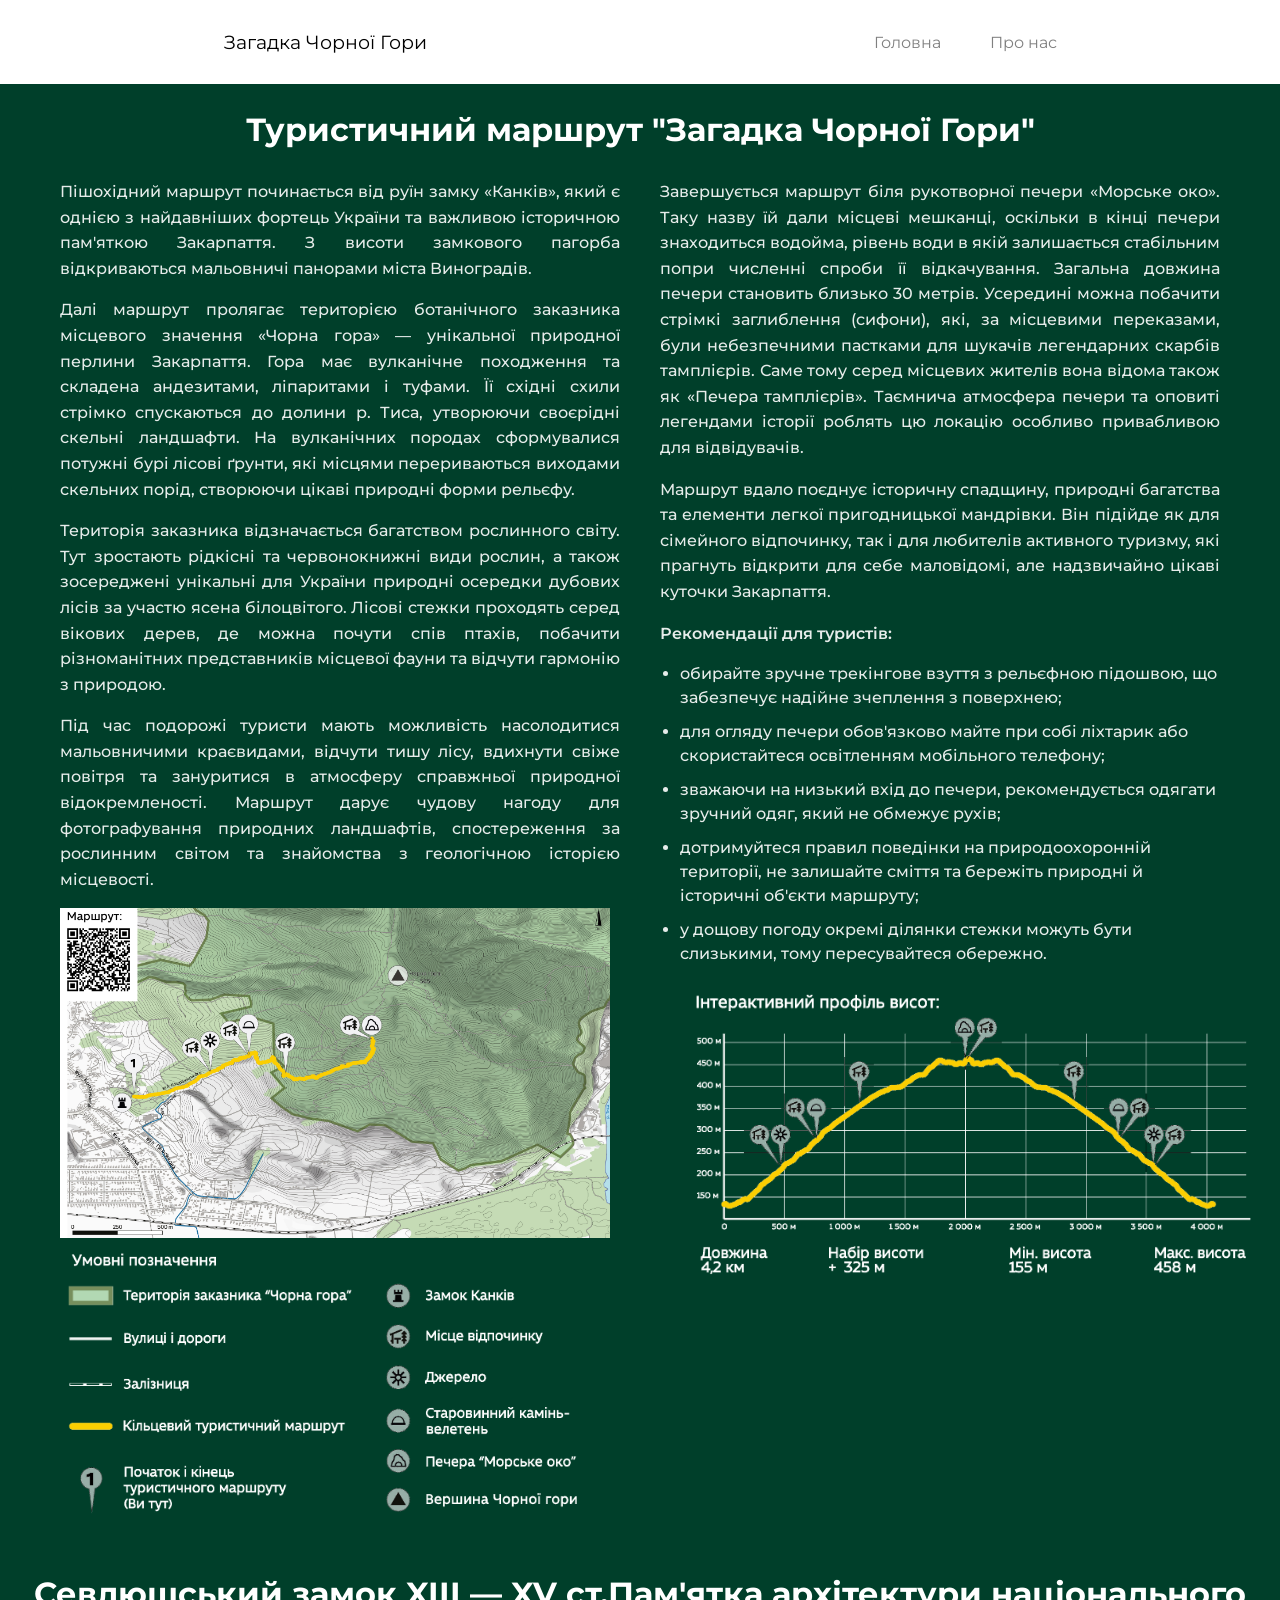
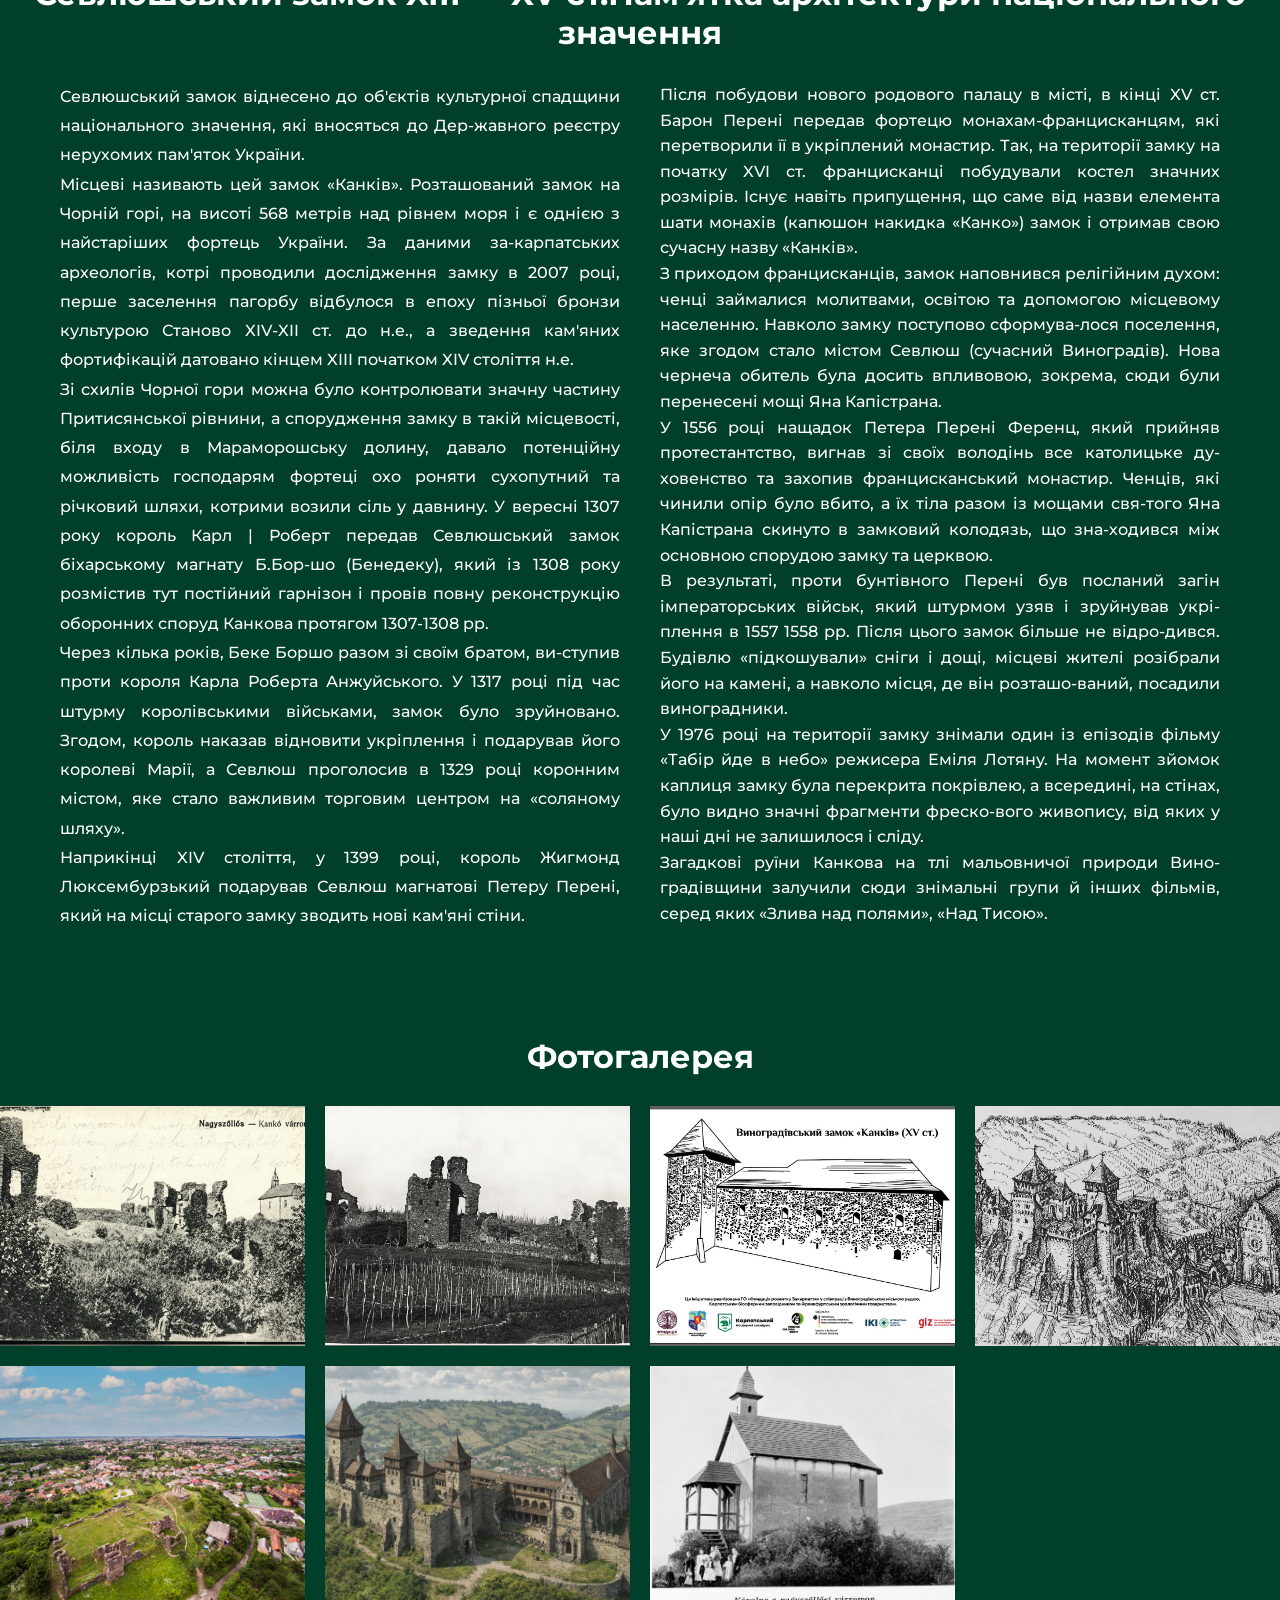
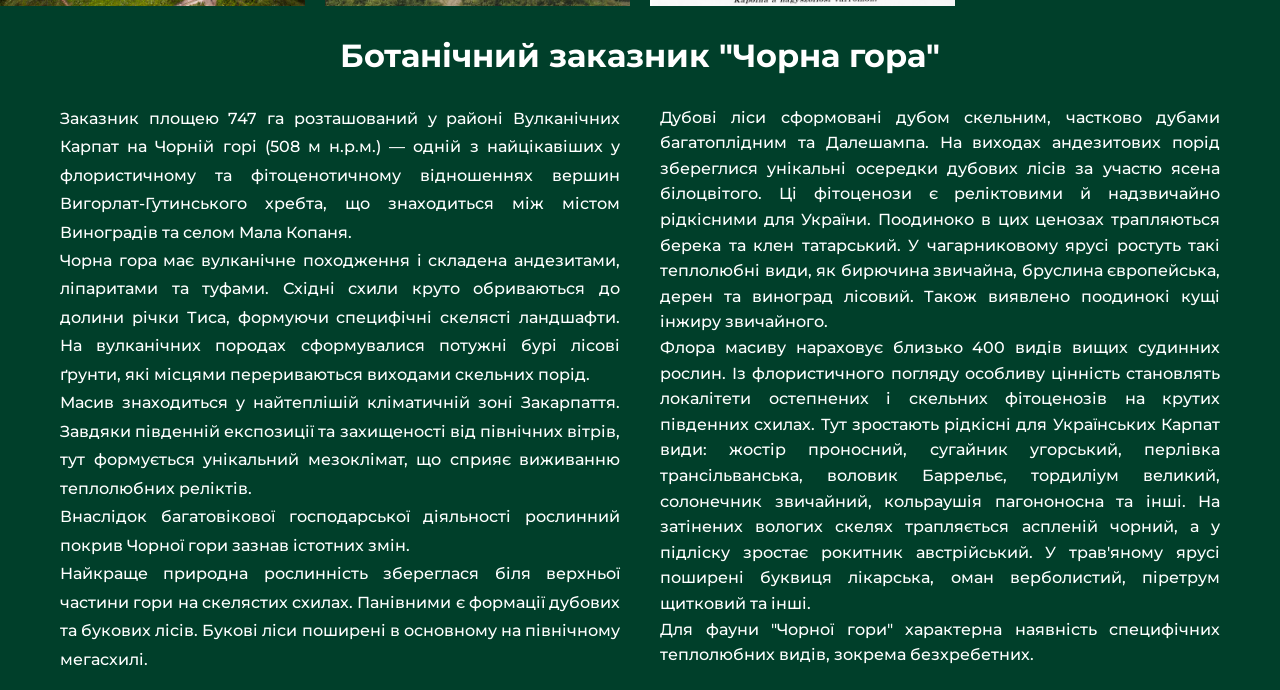
==== website/index.html @ 86bda5c8 "prepearing for new galery" ====
<!DOCTYPE html>
<html lang="en">
<head>
    <meta charset="UTF-8">
    <meta name="viewport" content="width=device-width, initial-scale=1.0">
    <title>Загадка Чорної Гори</title>
    <link rel="stylesheet" href="style.css">
    <link rel="shortcut icon" href="images/Маршрут.jpg" type="image/x-icon">
    <link rel="preconnect" href="https://fonts.googleapis.com">
<link rel="preconnect" href="https://fonts.gstatic.com" crossorigin>
<link href="https://fonts.googleapis.com/css2?family=Montserrat:ital,wght@0,100..900;1,100..900&display=swap" rel="stylesheet">
</head>
<body>
   <header class="header"> 
     <div class="header_container">
        <nav class="header_nav">
            <p class="header_logo">Загадка Чорної Гори</p>
            <ul class="header_list">
                <li class="header_list-item">
                    <a class="header_list-link" href="#start">Головна</a>
                </li>
                <li class="header_list-item">
                    <a class="header_list-link" href="#end">Про нас</a>
                </li>
            </ul>
        </nav>
     </div>
   </header>
   <main>
<h1 class="main-title" id="start">Туристичний маршрут "Загадка Чорної Гори"</h1>
<div class="content-container">

    <div class="text-column">
        <p>Пішохідний маршрут починається від руїн замку «Канків», який є однією з найдавніших фортець України та важливою історичною пам'яткою Закарпаття. З висоти замкового пагорба відкриваються мальовничі панорами міста Виноградів.</p>
        <p>Далі маршрут пролягає територією ботанічного заказника місцевого значення «Чорна гора» — унікальної природної перлини Закарпаття. Гора має вулканічне походження та складена андезитами, ліпаритами і туфами. Її східні схили стрімко спускаються до долини р. Тиса, утворюючи своєрідні скельні ландшафти. На вулканічних породах сформувалися потужні бурі лісові ґрунти, які місцями перериваються виходами скельних порід, створюючи цікаві природні форми рельєфу.</p>
        <p>Територія заказника відзначається багатством рослинного світу. Тут зростають рідкісні та червонокнижні види рослин, а також зосереджені унікальні для України природні осередки дубових лісів за участю ясена білоцвітого. Лісові стежки проходять серед вікових дерев, де можна почути спів птахів, побачити різноманітних представників місцевої фауни та відчути гармонію з природою.</p>
        <p>Під час подорожі туристи мають можливість насолодитися мальовничими краєвидами, відчути тишу лісу, вдихнути свіже повітря та зануритися в атмосферу справжньої природної відокремленості. Маршрут дарує чудову нагоду для фотографування природних ландшафтів, спостереження за рослинним світом та знайомства з геологічною історією місцевості.</p>
        <img class="map-img" src="images/Маршрут.jpg" alt="">
        <img class="marking-img" src="images/Умовні_позначення.png" alt="">
    </div>

    <div class="text-column">
        <p>Завершується маршрут біля рукотворної печери «Морське око». Таку назву їй дали місцеві мешканці, оскільки в кінці печери знаходиться водойма, рівень води в якій залишається стабільним попри численні спроби її відкачування. Загальна довжина печери становить близько 30 метрів. Усередині можна побачити стрімкі заглиблення (сифони), які, за місцевими переказами, були небезпечними пастками для шукачів легендарних скарбів тамплієрів. Саме тому серед місцевих жителів вона відома також як «Печера тамплієрів». Таємнича атмосфера печери та оповиті легендами історії роблять цю локацію особливо привабливою для відвідувачів.</p>
        <p>Маршрут вдало поєднує історичну спадщину, природні багатства та елементи легкої пригодницької мандрівки. Він підійде як для сімейного відпочинку, так і для любителів активного туризму, які прагнуть відкрити для себе маловідомі, але надзвичайно цікаві куточки Закарпаття.</p>
        <p class="rec-list-tittle">Рекомендації для туристів:</p>
        <ul class="rec-list">
            <li>обирайте зручне трекінгове взуття з рельєфною підошвою, що забезпечує надійне зчеплення з поверхнею;</li>
            <li>для огляду печери обов'язково майте при собі ліхтарик або скористайтеся освітленням мобільного телефону;</li>
            <li>зважаючи на низький вхід до печери, рекомендується одягати зручний одяг, який не обмежує рухів;</li>
            <li>дотримуйтеся правил поведінки на природоохоронній території, не залишайте сміття та бережіть природні й історичні об'єкти маршруту;</li>
            <li>у дощову погоду окремі ділянки стежки можуть бути слизькими, тому пересувайтеся обережно.</li>
            <img class="prof-img"  src="images/Профіль_висот.png" alt="">
        </ul>
    </div>
</div>
   <h2 class="section-tittle">Севлюшський замок XIII — XV ст.Пам'ятка архітектури національного значення</h2>
     <section class="content-section">

        <div class="text-section1">
            <p>Севлюшський замок віднесено до об'єктів культурної спадщини національного значення, які вносяться до Дер-жавного реєстру нерухомих пам'яток України.</p>
            <p>Місцеві називають цей замок «Канків». Розташований замок на Чорній горі, на висоті 568 метрів над рівнем моря і є однією з найстаріших фортець України. За даними за-карпатських археологів, котрі проводили дослідження замку в 2007 році, перше заселення пагорбу відбулося в епоху пізньої бронзи культурою Станово XIV-XII ст. до н.е., а зведення кам'яних фортифікацій датовано кінцем XIII початком XIV століття н.е.</p>
            <p>Зі схилів Чорної гори можна було контролювати значну частину Притисянської рівнини, а спорудження замку в такій місцевості, біля входу в Мараморошську долину, давало потенційну можливість господарям фортеці охо роняти сухопутний та річковий шляхи, котрими возили сіль у давнину. У вересні 1307 року король Карл | Роберт передав Севлюшський замок біхарському магнату Б.Бор-шо (Бенедеку), який із 1308 року розмістив тут постійний гарнізон і провів повну реконструкцію оборонних споруд Канкова протягом 1307-1308 pp.</p>
            <p>Через кілька років, Беке Боршо разом зі своїм братом, ви-ступив проти короля Карла Роберта Анжуйського. У 1317 році під час штурму королівськими військами, замок було зруйновано. Згодом, король наказав відновити укріплення і подарував його королеві Марії, а Севлюш проголосив в 1329 році коронним містом, яке стало важливим торговим центром на «соляному шляху».</p>
            <p>Наприкінці XIV століття, у 1399 році, король Жигмонд Люксембурзький подарував Севлюш магнатові Петеру Перені, який на місці старого замку зводить нові кам'яні стіни.</p>
        </div>

        <div class="text-section">
            <p>Після побудови нового родового палацу в місті, в кінці XV ст. Барон Перені передав фортецю монахам-францисканцям, які перетворили її в укріплений монастир. Так, на території замку на початку XVI ст. францисканці побудували костел значних розмірів. Існує навіть припущення, що саме від назви елемента шати монахів (капюшон накидка «Канко») замок і отримав свою сучасну назву «Канків».</p>
            <p>З приходом францисканців, замок наповнився релігійним духом: ченці займалися молитвами, освітою та допомогою місцевому населенню. Навколо замку поступово сформува-лося поселення, яке згодом стало містом Севлюш (сучасний Виноградів). Нова чернеча обитель була досить впливовою, зокрема, сюди були перенесені мощі Яна Капістрана.</p>
            <p>У 1556 році нащадок Петера Перені Ференц, який прийняв протестантство, вигнав зі своїх володінь все католицьке ду-ховенство та захопив францисканський монастир. Ченців, які чинили опір було вбито, а їх тіла разом із мощами свя-того Яна Капістрана скинуто в замковий колодязь, що зна-ходився між основною спорудою замку та церквою.</p>
            <p>В результаті, проти бунтівного Перені був посланий загін імператорських військ, який штурмом узяв і зруйнував укрі-плення в 1557 1558 рр. Після цього замок більше не відро-дився. Будівлю «підкошували» сніги і дощі, місцеві жителі розібрали його на камені, а навколо місця, де він розташо-ваний, посадили виноградники.</p>
            <p>У 1976 році на території замку знімали один із епізодів фільму «Табір йде в небо» режисера Еміля Лотяну. На момент зйомок каплиця замку була перекрита покрівлею, а всередині, на стінах, було видно значні фрагменти фреско-вого живопису, від яких у наші дні не залишилося і сліду.</p>
            <p>Загадкові руїни Канкова на тлі мальовничої природи Вино-градівщини залучили сюди знімальні групи й інших фільмів, серед яких «Злива над полями», «Над Тисою».</p>
        </div>
     </section>
     <section class="gallery-section">
    <h2 class="section-tittle">Фотогалерея</h2>

    <div class="gallery" id="end">
        <img src="images/замок/архівне фото замку.png" alt="Архівне фото замку">
        <img src="images/замок/архівне фото замку2.png" alt="Архівне фото замку">
        <img src="images/замок/Візуалізація.jpg" alt="Візуалізація замку">
        <img src="images/замок/ескіз уявного вигляду замку.png" alt="Ескіз уявного вигляду замку">
        <img src="images/замок/замок з висоти.jpg" alt="Замок з висоти">
        <img src="images/замок/зпроектований уявний вигляд замку.jpg" alt="Зпроектований уявний вигляд замку">
        <img src="images/замок/Капличка.png" alt="Капличка">
    </div>
</section>
<div class="lightbox" id="lightbox">

    <button class="lightbox-close">&times;</button>

    <button class="lightbox-prev">&#10094;</button>

    <img
        class="lightbox-image"
        id="lightboxImage"
        src=""
        alt=""
    >

    <button class="lightbox-next">&#10095;</button>

    <div class="lightbox-counter" id="lightbox-counter"></div>

</div>
<h3 class="section-tittle">Ботанічний заказник "Чорна гора"</h3>
  <section class="content-section2">

    <div class="text-section-3">
        <p>Заказник площею 747 га розташований у районі Вулканічних Карпат на Чорній горі (508 м н.р.м.) — одній з найцікавіших у флористичному та фітоценотичному відношеннях вершин Вигорлат-Гутинського хребта, що знаходиться між містом Виноградів та селом Мала Копаня.</p>
        <p>Чорна гора має вулканічне походження і складена андезитами, ліпаритами та туфами. Східні схили круто обриваються до долини річки Тиса, формуючи специфічні скелясті ландшафти. На вулканічних породах сформувалися потужні бурі лісові ґрунти, які місцями перериваються виходами скельних порід.</p>
        <p>Масив знаходиться у найтеплішій кліматичній зоні Закарпаття. Завдяки південній експозиції та захищеності від північних вітрів, тут формується унікальний мезоклімат, що сприяє виживанню теплолюбних реліктів.</p>
        <p>Внаслідок багатовікової господарської діяльності рослинний покрив Чорної гори зазнав істотних змін.</p>
        <p>Найкраще природна рослинність збереглася біля верхньої частини гори на скелястих схилах. Панівними є формації дубових та букових лісів. Букові ліси поширені в основному на північному мегасхилі.</p>
    </div>

    <div class="text-section-4">
        <p>Дубові ліси сформовані дубом скельним, частково дубами багатоплідним та Далешампа. На виходах андезитових порід збереглися унікальні осередки дубових лісів за участю ясена білоцвітого. Ці фітоценози є реліктовими й надзвичайно рідкісними для України. Поодиноко в цих ценозах трапляються берека та клен татарський. У чагарниковому ярусі ростуть такі теплолюбні види, як бирючина звичайна, бруслина європейська, дерен та виноград лісовий. Також виявлено поодинокі кущі інжиру звичайного.</p>
        <p>Флора масиву нараховує близько 400 видів вищих судинних рослин. Із флористичного погляду особливу цінність становлять локалітети остепнених і скельних фітоценозів на крутих південних схилах. Тут зростають рідкісні для Українських Карпат види: жостір проносний, сугайник угорський, перлівка трансільванська, воловик Баррельє, тордиліум великий, солонечник звичайний, кольраушія пагононосна та інші. На затінених вологих скелях трапляється аспленій чорний, а у підліску зростає рокитник австрійський. У трав'яному ярусі поширені буквиця лікарська, оман верболистий, піретрум щитковий та інші.</p>
        <p>Для фауни "Чорної гори" характерна наявність специфічних теплолюбних видів, зокрема безхребетних.</p>
    </div>

  </section>
   </main>
   <script src="script.js"></script>
</body>
</html>
---- website/style.css ----
*{
    margin: 0;
    padding: 0;
}

html{
    scroll-behavior: smooth;
    scroll-padding: 100px;
}

body{
     font-family: 'Montserrat';
    background-color: #003F2A;

}

.header{
    position: fixed;
    padding-block: 30px;
    background-color: white;
    width: 100%;
    z-index: 999;
    top: 0;
}

main{
    margin-top: 80px;
}

.header_container{
    max-width: auto;
    margin-inline: auto;
}

.header_nav{
    display:flex;
    justify-content:space-around;
    align-items: center;
}

.header_list{
    display: flex;
    gap: 49px;
}

ul{
    list-style: none;
}

.header_list-link{
    font-family: 'Montserrat';
    font-weight: 400;
    color:grey;
    transition: color 0.2s;
}

.header_list-link:hover{
    color:black;
}

.header_logo{
    font-size: larger;
}

a{
    text-decoration: none;
}


.main-title {
    text-align: center;
    color: #ffffff;
    margin-bottom: 30px;
    padding-top: 30px;
    font-size: 32px;
}

.content-container {
    display: flex;
    justify-content: space-between;
    align-items: flex-start;
    gap: 40px; 
    max-width: 1200px;
    margin: 0 auto;
    padding: 0 20px;
    box-sizing: border-box;
}

.text-column {
    flex: 1; 
    min-width: 0; 
    color: rgba(255, 255, 255, 0.9);
    font-weight: 500;
}

.rec-list-tittle{
    font-weight: 600;
}

.rec-list{
    list-style-type: disc; 
    padding-left: 20px;     
    margin: 0;
}

.rec-list li{
    margin-bottom: 10px;
    line-height: 1.5;
    text-align: left;
}      

.text-column p {
    margin-bottom: 16px;
    line-height: 1.6;
    text-align: justify;
}

.map-img{
    width: 550px;   
    height: auto;
    display: flex;
}

.prof-img{
    width: 600px;
    height: auto;
    display: flex;
}

.marking-img{
    width: 550px;   
    height: auto;
    display: flex;
}

/* замок */

.section-tittle{
    text-align: center;
    color: #ffffff;
    margin-bottom: 30px;
    padding-top: 30px;
    font-size: 32px;
}

.content-section{
    display: flex;
    justify-content: space-between;
    align-items: flex-start;
    gap: 40px; 
    max-width: 1200px;
    margin: 0 auto;
    padding: 0 20px;
    box-sizing: border-box;
}

.text-section1{
    flex: 1; 
    min-width: 0; 
    color: white;
    font-weight: 500;
    margin-bottom: 16px;
    line-height: 1.83;
    text-align: justify;
}

.text-section{
    flex: 1; 
    min-width: 0; 
    color: white;
    font-weight: 500;
    margin-bottom: 16px;
    line-height: 1.6;
    text-align: justify;
}

/* фотогалерея замок */

.gallery-section {
    margin-top: 60px;
}

.gallery {
    display: grid;
    grid-template-columns: repeat(4, 1fr);
    gap: 20px;
}

.gallery img {
    width: 100%;
    height: 240px;
    object-fit: cover;
    cursor: pointer;
    transition: transform 0.2s ease;
}

.gallery img:hover {
    transform: scale(1.02);
}

.lightbox {
    position: fixed;
    inset: 0;
    z-index: 1000;

    display: none;
    align-items: center;
    justify-content: center;

    background: rgba(0, 0, 0, 0.9);
}

.lightbox.active {
    display: flex;
}

.lightbox-image {
    max-width: 85vw;
    max-height: 85vh;
    object-fit: contain;
}

.lightbox-close,
.lightbox-prev,
.lightbox-next {
    position: absolute;

    border: none;
    background: none;
    color: white;

    cursor: pointer;

    font-size: 40px;
}

.lightbox-close {
    top: 20px;
    right: 30px;
}

.lightbox-prev {
    left: 30px;
}

.lightbox-next {
    right: 30px;
}

.lightbox-counter {
    position: absolute;
    bottom: 20px;

    color: white;
    font-size: 16px;
}

/* заказник */

.content-section2{
    display: flex;
    justify-content: space-between;
    align-items: flex-start;
    gap: 40px; 
    max-width: 1200px;
    margin: 0 auto;
    padding: 0 20px;
    box-sizing: border-box;
}

.text-section-3{
    flex: 1; 
    min-width: 0; 
    color: white;
    font-weight: 500;
    margin-bottom: 16px;
    line-height: 1.78;
    text-align: justify;
}

.text-section-4{
    flex: 1; 
    min-width: 0; 
    color: white;
    font-weight: 500;
    margin-bottom: 16px;
    line-height: 1.6;
    text-align: justify;
}

/* фотогалерея заказник */



/* Телефон */

@media (max-width: 700px) {

    .gallery {
        grid-template-columns: repeat(2, 1fr);
        gap: 10px;
    }

    .gallery img {
        height: 160px;
    }

    .lightbox-image {
        max-width: 92vw;
        max-height: 80vh;
    }

    .lightbox-prev {
        left: 10px;
    }

    .lightbox-next {
        right: 10px;
    }

    .lightbox-close {
        top: 10px;
        right: 15px;
    }
}

/* адаптація під телефон */

@media (max-width: 700px) {

    /* Загальна ширина */
    * {
        box-sizing: border-box;
    }

    body {
        width: 100%;
        overflow-x: hidden;
    }

    .header {
        padding: 20px 15px;
    }

    .header_container {
        width: 100%;
        max-width: none;
    }

    .header_nav {
        flex-direction: column;
        gap: 20px;
    }

    .header_logo {
        font-size: 20px;
        text-align: center;
    }

    .header_list {
        gap: 25px;
        justify-content: center;
        padding: 0;
    }

    .main-title,
    .section-tittle {
        font-size: 25px;
        line-height: 1.3;
        padding: 25px 15px 0;
        margin-bottom: 20px;
    }

    .content-container,
    .content-section {
        display: flex;
        flex-direction: column;

        width: 100%;
        max-width: 100%;

        gap: 25px;

        padding-left: 15px;
        padding-right: 15px;

        margin: 0;
    }

    .text-column,
    .text-section,
    .text-section1 {
        width: 100%;
        max-width: 100%;
        min-width: 0;

        flex: none;

        line-height: 1.6;
        text-align: left;
    }

    .text-column p,
    .text-section p,
    .text-section1 p {
        text-align: left;
    }

    .map-img,
    .prof-img,
    .marking-img {
        display: block;

        width: 100%;
        max-width: 100%;
        height: auto;

        margin: 0 auto;
    }

    .gallery {
        width: 100%;
        max-width: 100%;

        grid-template-columns: repeat(2, 1fr);

        gap: 10px;

        padding: 0 15px;
    }

    .gallery img {
        width: 100%;
        height: 150px;

        object-fit: cover;
    }

    .lightbox-image {
        width: auto;
        max-width: 90vw;
        max-height: 75vh;

        object-fit: contain;
    }

    .lightbox-close {
        top: 15px;
        right: 15px;

        font-size: 35px;
    }

    .lightbox-prev,
    .lightbox-next {
        font-size: 30px;
    }

    .lightbox-prev {
        left: 10px;
    }

    .lightbox-next {
        right: 10px;
    }

    .lightbox-counter {
        bottom: 15px;
    }
}
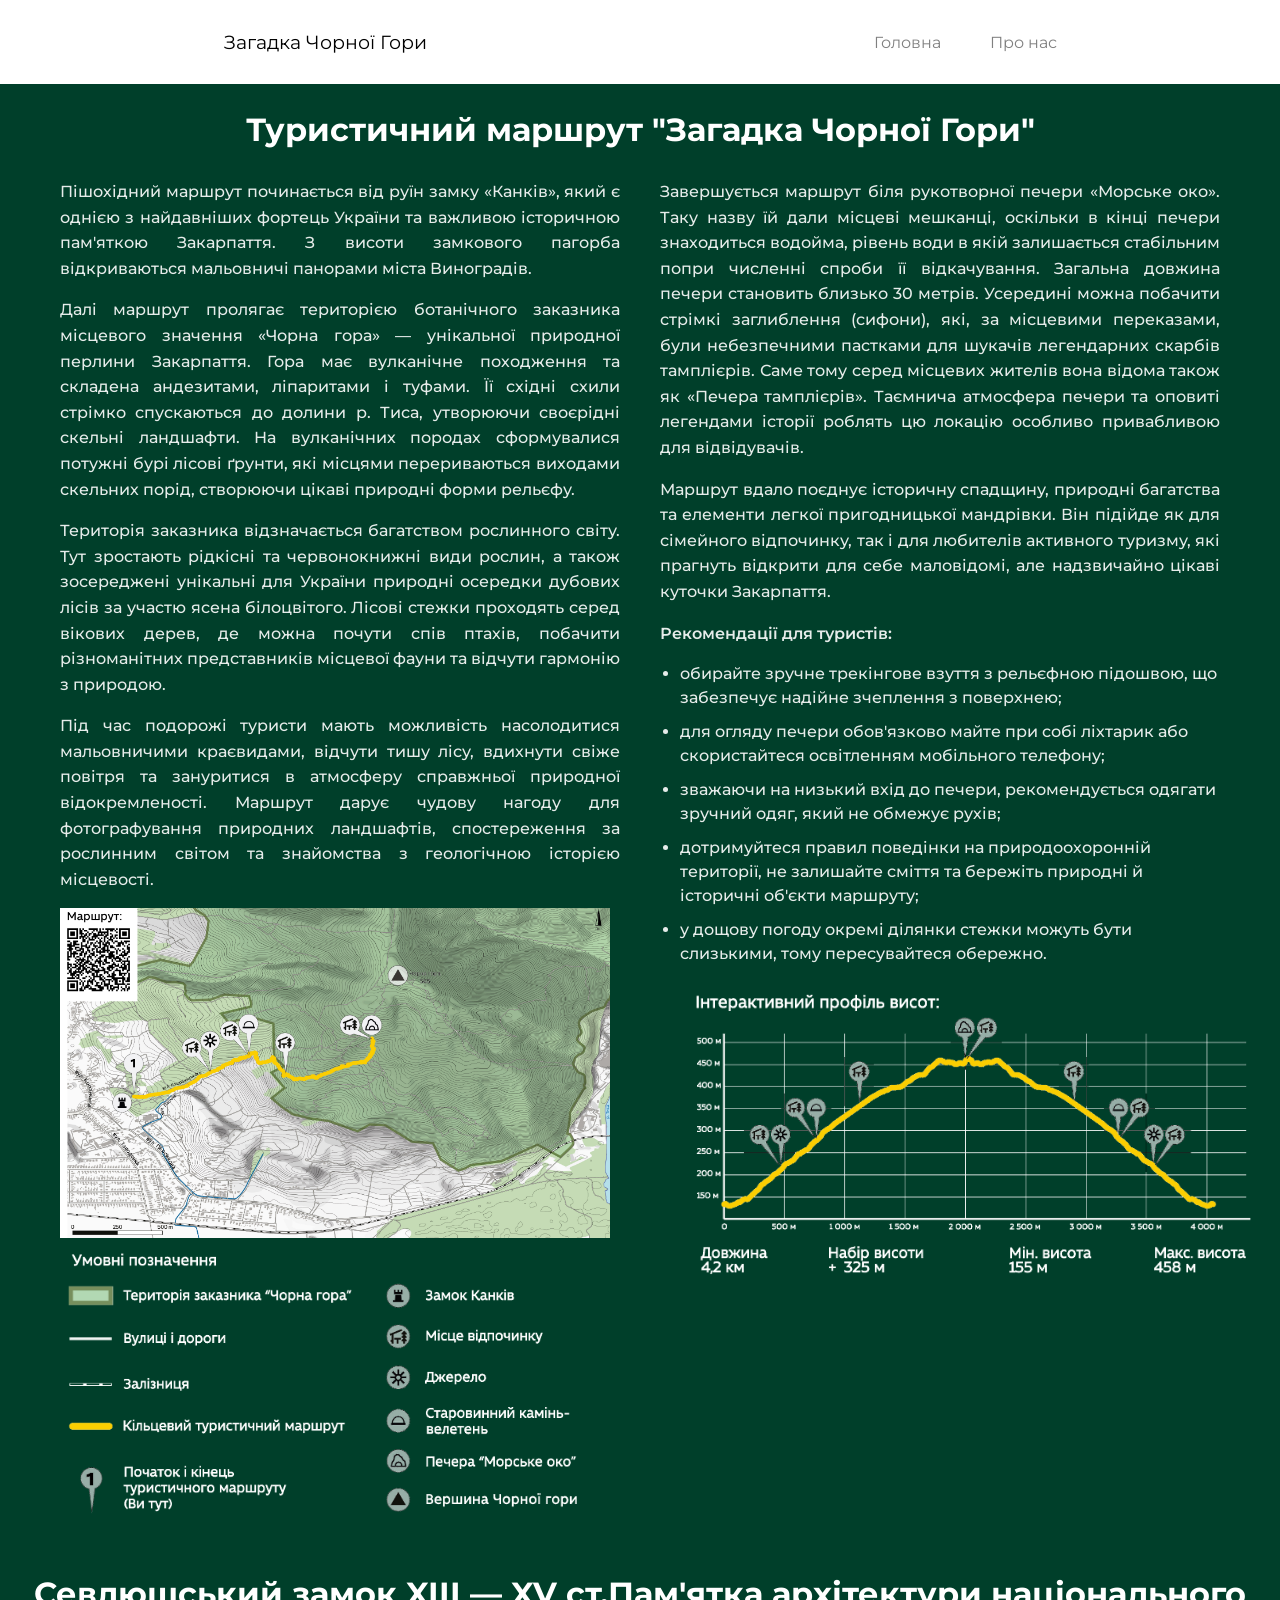
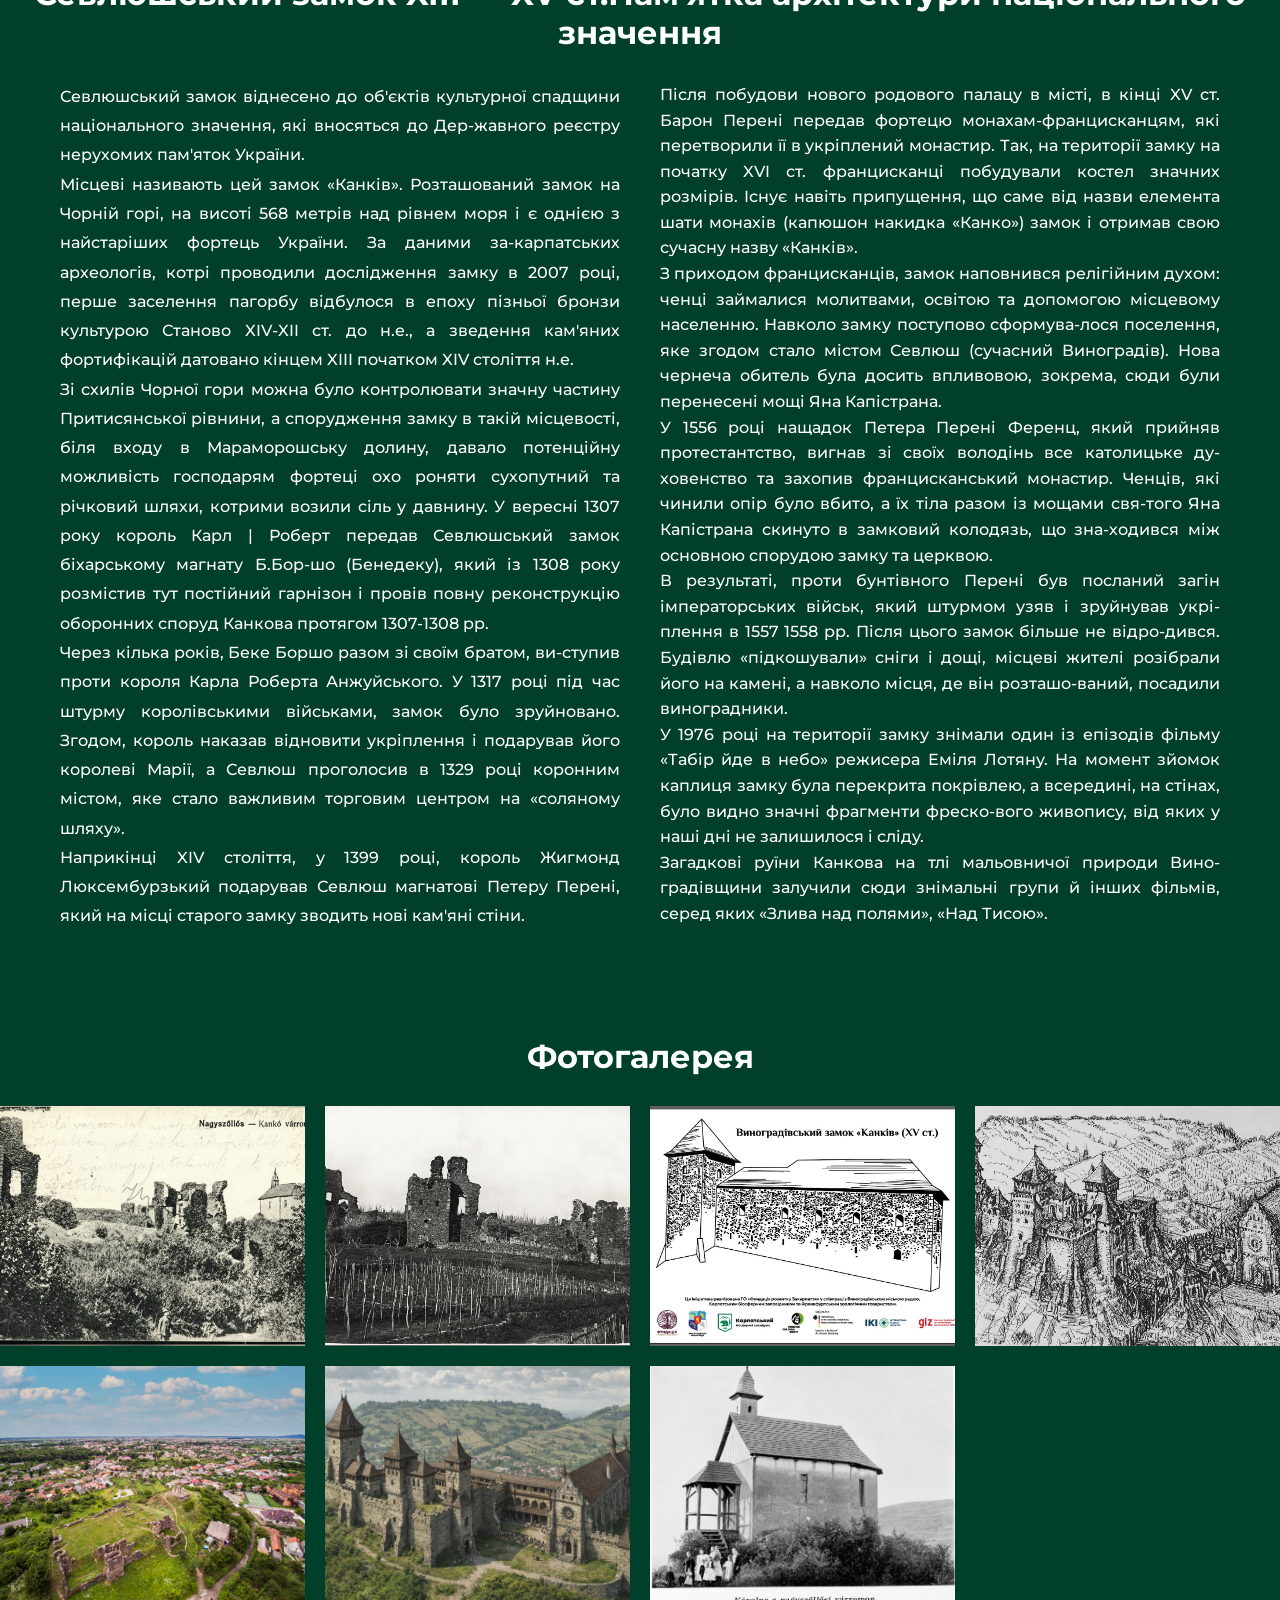
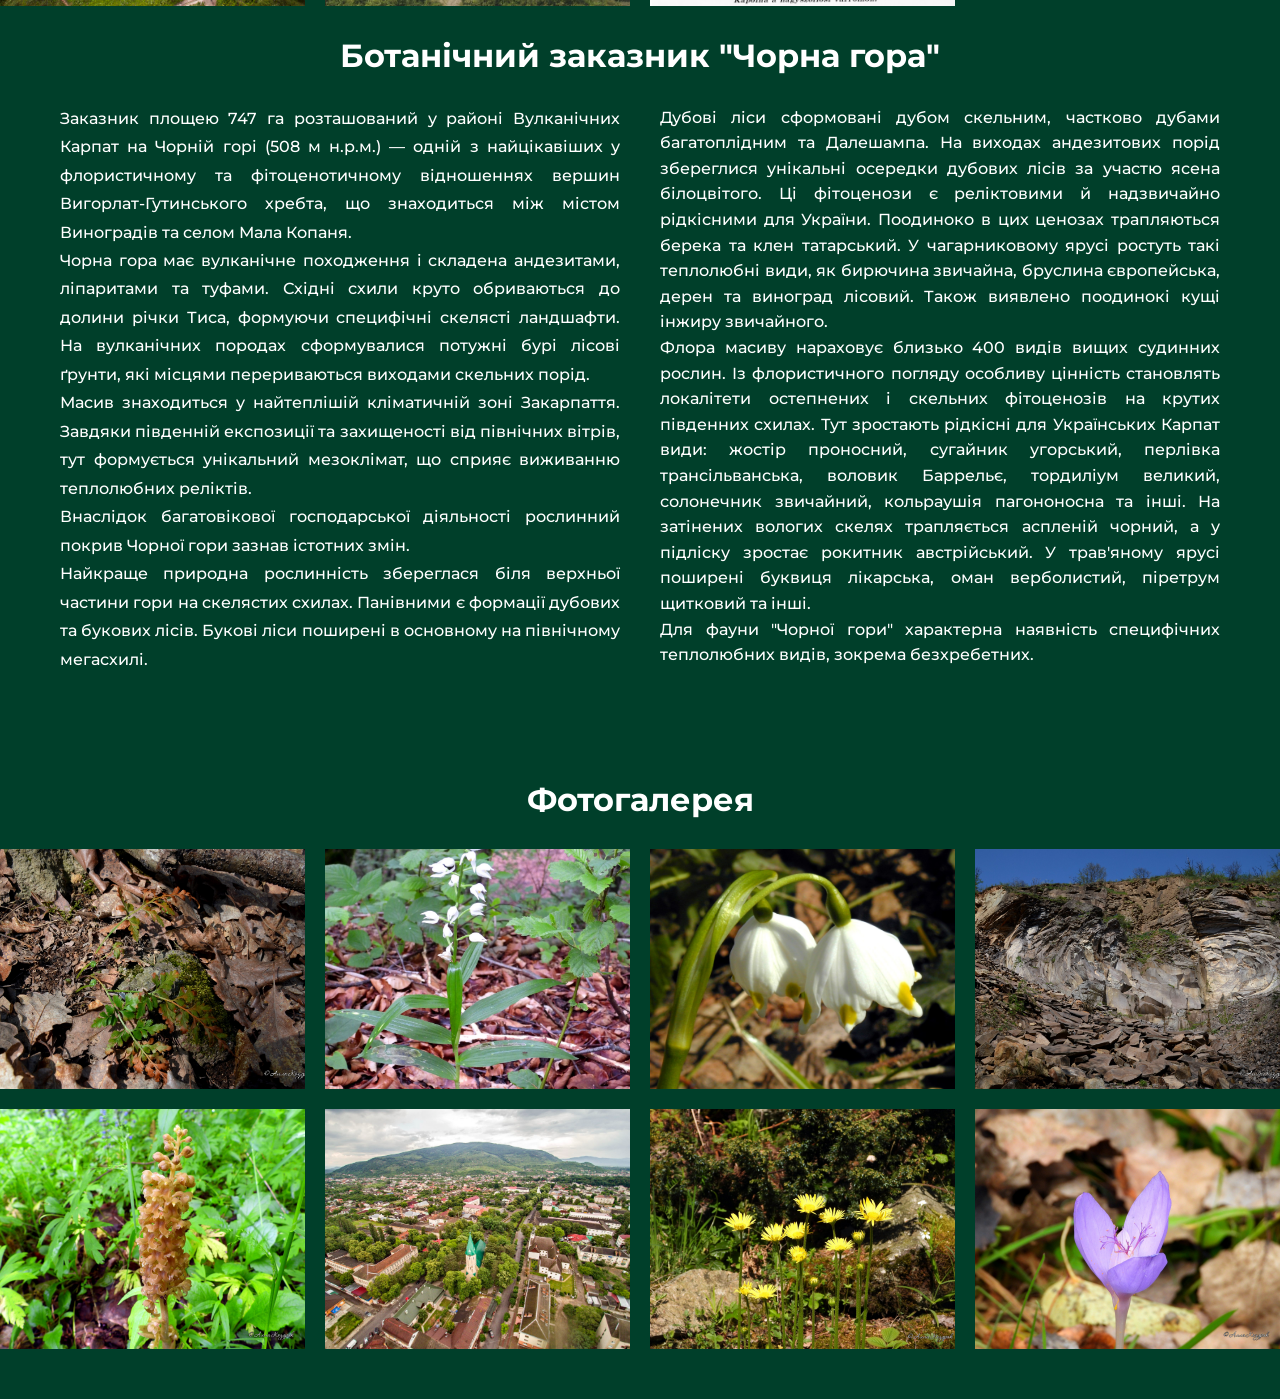
==== commit 766d603c: "add 2nd galery(fixing..)" ====
--- a/website/index.html
+++ b/website/index.html
@@ -122,6 +122,42 @@
     </div>
 
   </section>
+
+  <section class="gallery-section">
+    <h2 class="section-tittle">Фотогалерея</h2>
+
+    <div class="gallery gallery-second">
+        <img src="images/заказник/Аспленій чорний.jpeg" alt="">
+        <img src="images/заказник/Булатка довголиста.jpeg" alt="">
+        <img src="images/заказник/Білоцвіт весняний.jpeg" alt="">
+        <img src="images/заказник/Відслонення виходу вулканічних порід - андезити, ліпарити, туфи.jpeg" alt="">
+        <img src="images/заказник/Гніздівка звичайна.jpeg" alt="">
+        <img src="images/заказник/місто та заказник.jpg" alt="">
+        <img src="images/заказник/Сугайник угорський.jpeg" alt="">
+        <img src="images/заказник/Шафран банатського.jpeg" alt="">
+    </div>
+</section>
+
+<div class="lightbox" id="lightboxSecond">
+    <button class="lightbox-close" id="lightboxCloseSecond">&times;</button>
+
+    <button class="lightbox-prev" id="lightboxPrevSecond">
+        &#10094;
+    </button>
+
+    <img
+        class="lightbox-image"
+        id="lightboxImageSecond"
+        src=""
+        alt=""
+    >
+
+    <button class="lightbox-next" id="lightboxNextSecond">
+        &#10095;
+    </button>
+
+    <div class="lightbox-counter" id="lightboxCounterSecond"></div>
+</div>
    </main>
    <script src="script.js"></script>
 </body>
--- a/website/style.css
+++ b/website/style.css
@@ -290,7 +290,23 @@
 
 /* фотогалерея заказник */
 
-
+.gallery-second {
+    margin-bottom: 50px;
+}
+
+@media (max-width: 700px) {
+    .gallery-second {
+        grid-template-columns: repeat(2, 1fr);
+        gap: 10px;
+        padding: 0 15px;
+    }
+
+    .gallery-second img {
+        width: 100%;
+        height: 150px;
+        object-fit: cover;
+    }
+}
 
 /* Телефон */
 
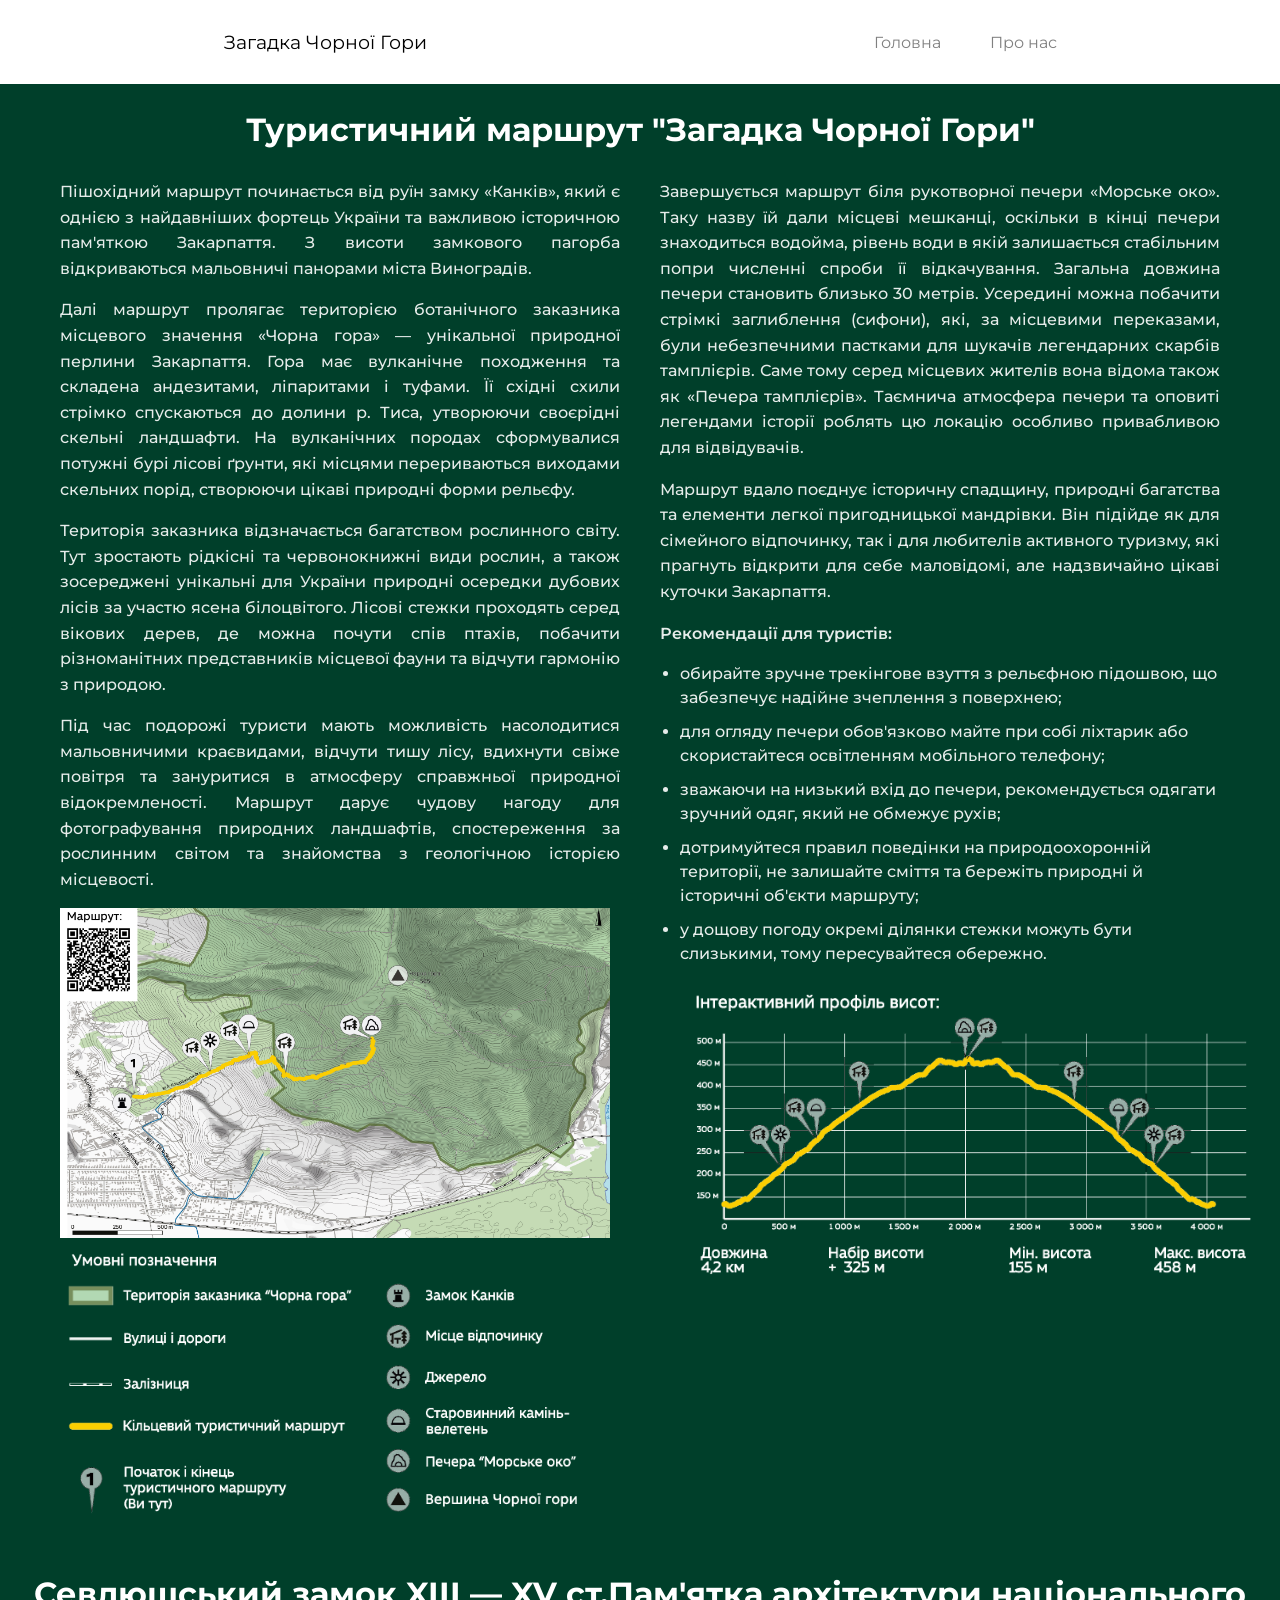
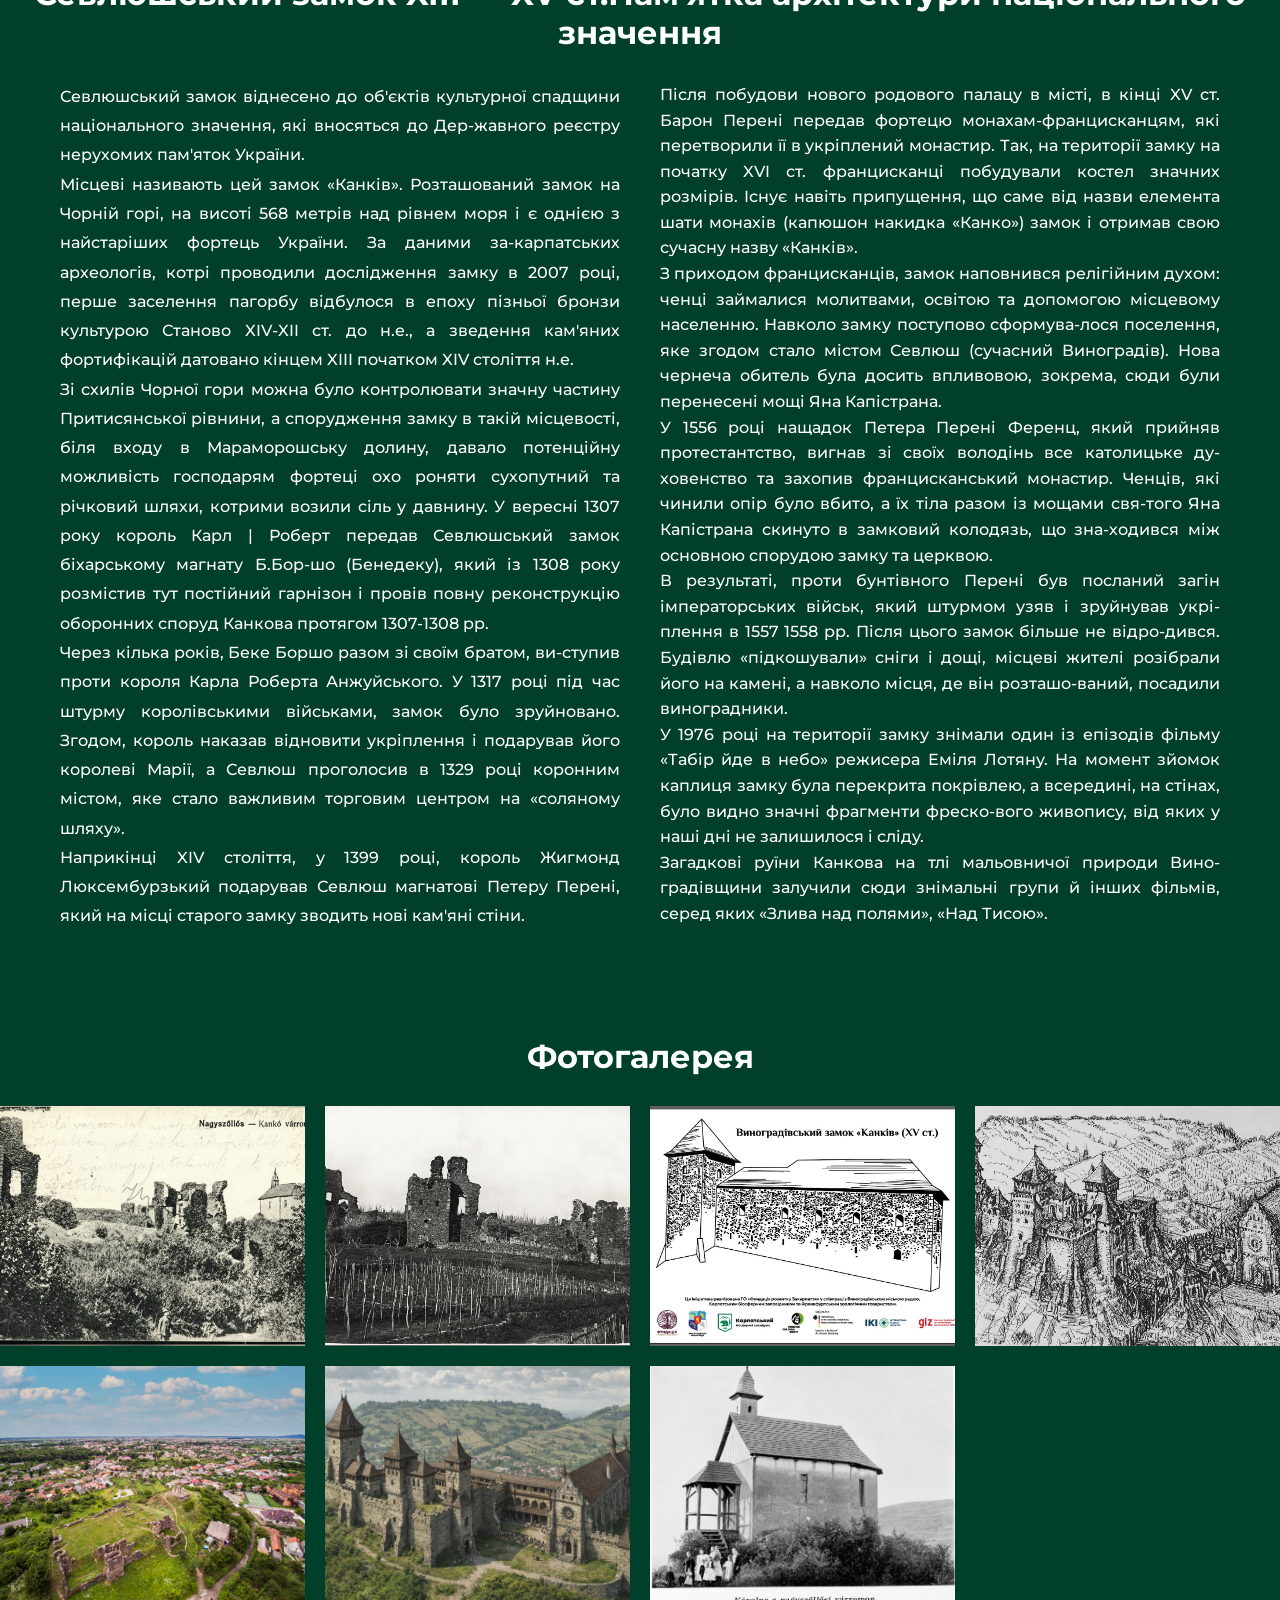
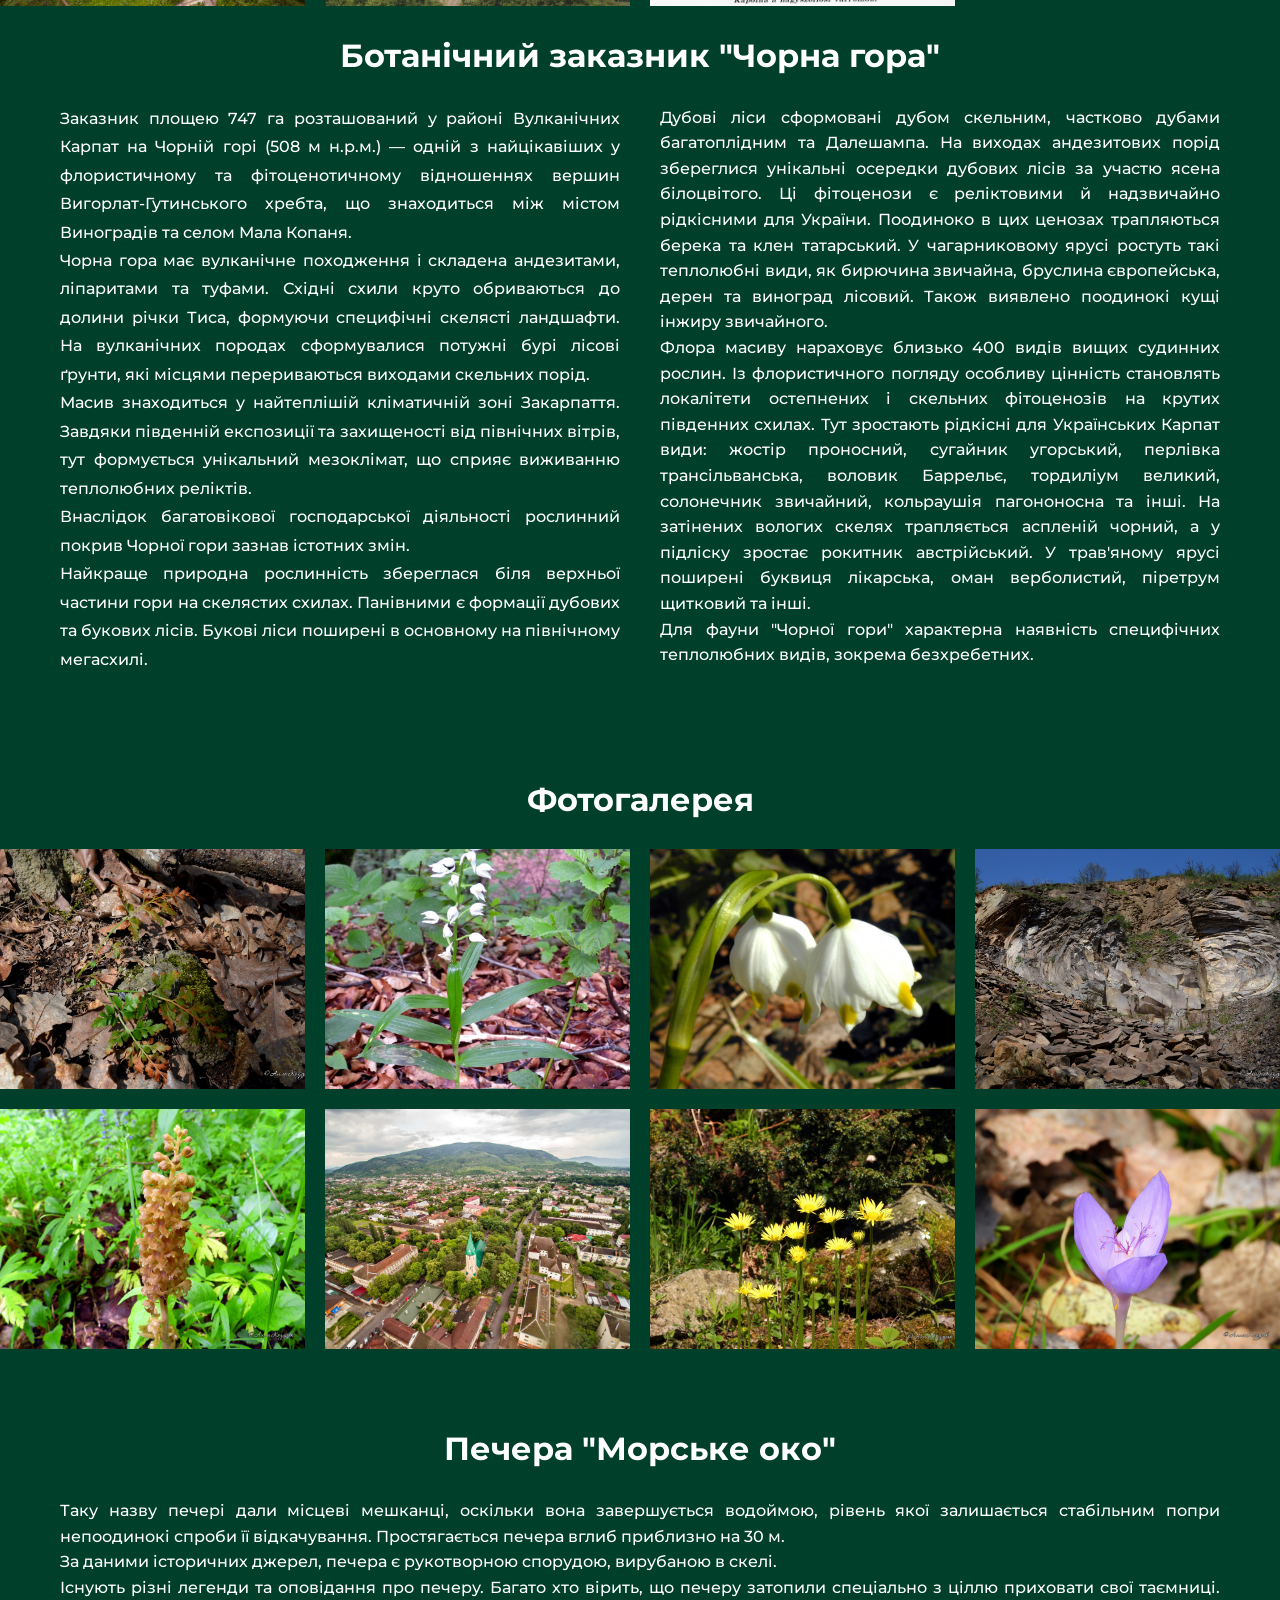
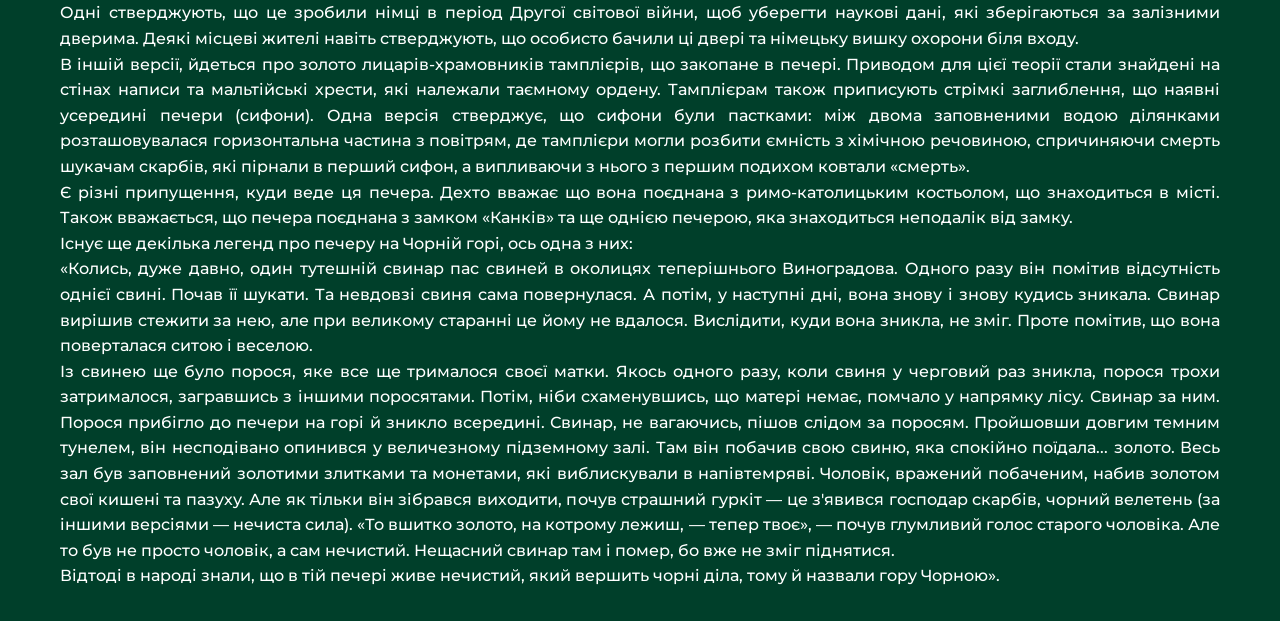
==== commit 421930f6: "new section(in progress)" ====
--- a/website/index.html
+++ b/website/index.html
@@ -76,7 +76,7 @@
      <section class="gallery-section">
     <h2 class="section-tittle">Фотогалерея</h2>
 
-    <div class="gallery" id="end">
+    <div class="gallery gallery-first" id="end">
         <img src="images/замок/архівне фото замку.png" alt="Архівне фото замку">
         <img src="images/замок/архівне фото замку2.png" alt="Архівне фото замку">
         <img src="images/замок/Візуалізація.jpg" alt="Візуалізація замку">
@@ -86,24 +86,23 @@
         <img src="images/замок/Капличка.png" alt="Капличка">
     </div>
 </section>
-<div class="lightbox" id="lightbox">
 
-    <button class="lightbox-close">&times;</button>
+<div class="lightbox" id="lightboxFirst">
+    <button class="lightbox-close" id="lightboxCloseFirst">&times;</button>
 
-    <button class="lightbox-prev">&#10094;</button>
+    <button class="lightbox-prev" id="lightboxPrevFirst">
+        &#10094;
+    </button>
 
-    <img
-        class="lightbox-image"
-        id="lightboxImage"
-        src=""
-        alt=""
-    >
+    <img class="lightbox-image" id="lightboxImageFirst" src="" alt="">
 
-    <button class="lightbox-next">&#10095;</button>
+    <button class="lightbox-next" id="lightboxNextFirst">
+        &#10095;
+    </button>
 
-    <div class="lightbox-counter" id="lightbox-counter"></div>
+    <div class="lightbox-counter" id="lightboxCounterFirst"></div>
+</div>
 
-</div>
 <h3 class="section-tittle">Ботанічний заказник "Чорна гора"</h3>
   <section class="content-section2">
 
@@ -158,6 +157,23 @@
 
     <div class="lightbox-counter" id="lightboxCounterSecond"></div>
 </div>
+
+<h3 class="section-tittle">Печера "Морське око"</h3>
+<section class="content-section3">
+    <div class="text-section-5">
+        <p>Таку назву печері дали місцеві мешканці, оскільки вона завершується водоймою, рівень якої залишається стабільним попри непоодинокі спроби її відкачування. Простягається печера вглиб приблизно на 30 м.</p>
+        <p>За даними історичних джерел, печера є рукотворною спорудою, вирубаною в скелі.</p>
+        <p>Існують різні легенди та оповідання про печеру. Багато хто вірить, що печеру затопили спеціально з ціллю приховати свої таємниці. Одні стверджують, що це зробили німці в період Другої світової війни, щоб уберегти наукові дані, які зберігаються за залізними дверима. Деякі місцеві жителі навіть стверджують, що особисто бачили ці двері та німецьку вишку охорони біля входу.</p>
+        <p>В іншій версії, йдеться про золото лицарів-храмовників тамплієрів, що закопане в печері. Приводом для цієї теорії стали знайдені на стінах написи та мальтійські хрести, які належали таємному ордену. Тамплієрам також приписують стрімкі заглиблення, що наявні усередині печери (сифони). Одна версія стверджує, що сифони були пастками: між двома заповненими водою ділянками розташовувалася горизонтальна частина з повітрям, де тамплієри могли розбити ємність з хімічною речовиною, спричиняючи смерть шукачам скарбів, які пірнали в перший сифон, а випливаючи з нього з першим подихом ковтали «смерть».</p>
+        <p>Є різні припущення, куди веде ця печера. Дехто вважає що вона поєднана з римо-католицьким костьолом, що знаходиться в місті. Також вважається, що печера поєднана з замком «Канків» та ще однією печерою, яка знаходиться неподалік від замку.</p>
+    <div class="text-section-6">
+        <p>Існує ще декілька легенд про печеру на Чорній горі, ось одна з них:</p>
+        <p>«Колись, дуже давно, один тутешній свинар пас свиней в околицях теперішнього Виноградова. Одного разу він помітив відсутність однієї свині. Почав її шукати. Та невдовзі свиня сама повернулася. А потім, у наступні дні, вона знову і знову кудись зникала. Свинар вирішив стежити за нею, але при великому старанні це йому не вдалося. Вислідити, куди вона зникла, не зміг. Проте помітив, що вона поверталася ситою і веселою.</p>
+        <p>Із свинею ще було порося, яке все ще трималося своєї матки. Якось одного разу, коли свиня у черговий раз зникла, порося трохи затрималося, загравшись з іншими поросятами. Потім, ніби схаменувшись, що матері немає, помчало у напрямку лісу. Свинар за ним. Порося прибігло до печери на горі й зникло всередині. Свинар, не вагаючись, пішов слідом за поросям. Пройшовши довгим темним тунелем, він несподівано опинився у величезному підземному залі. Там він побачив свою свиню, яка спокійно поїдала... золото. Весь зал був заповнений золотими злитками та монетами, які виблискували в напівтемряві. Чоловік, вражений побаченим, набив золотом свої кишені та пазуху. Але як тільки він зібрався виходити, почув страшний гуркіт — це з'явився господар скарбів, чорний велетень (за іншими версіями — нечиста сила). «То вшитко золото, на котрому лежиш, — тепер твоє», — почув глумливий голос старого чоловіка. Але то був не просто чоловік, а сам нечистий. Нещасний свинар там і помер, бо вже не зміг піднятися.</p>
+        <p>Відтоді в народі знали, що в тій печері живе нечистий, який вершить чорні діла, тому й назвали гору Чорною».</p>
+    </div>
+    </div>
+</section>
    </main>
    <script src="script.js"></script>
 </body>
--- a/website/style.css
+++ b/website/style.css
@@ -308,6 +308,39 @@
     }
 }
 
+/* печера */
+
+.content-section3{
+       display: flex;
+    justify-content: space-between;
+    align-items: flex-start;
+    gap: 40px; 
+    max-width: 1200px;
+    margin: 0 auto;
+    padding: 0 20px;
+    box-sizing: border-box;
+}
+
+.text-section-5{
+    flex: 1; 
+    min-width: 0; 
+    color: white;
+    font-weight: 500;
+    margin-bottom: 16px;
+    line-height: 1.6;
+    text-align: justify;
+}
+
+.text-section-6{
+    flex: 1; 
+    min-width: 0; 
+    color: white;
+    font-weight: 500;
+    margin-bottom: 16px;
+    line-height: 1.6;
+    text-align: justify;
+}
+
 /* Телефон */
 
 @media (max-width: 700px) {
@@ -483,4 +516,38 @@
     .lightbox-counter {
         bottom: 15px;
     }
+}
+
+@media (max-width: 700px) {
+
+    .content-section2 {
+        display: flex;
+        flex-direction: column;
+
+        width: 100%;
+        max-width: 100%;
+
+        gap: 25px;
+
+        padding-left: 15px;
+        padding-right: 15px;
+
+        box-sizing: border-box;
+    }
+
+    .text-section-3,
+    .text-section-4 {
+        width: 100%;
+        max-width: 100%;
+        min-width: 0;
+
+        flex: none;
+
+        font-size: 16px;
+        line-height: 1.6;
+
+        text-align: left;
+
+        box-sizing: border-box;
+    }
 }
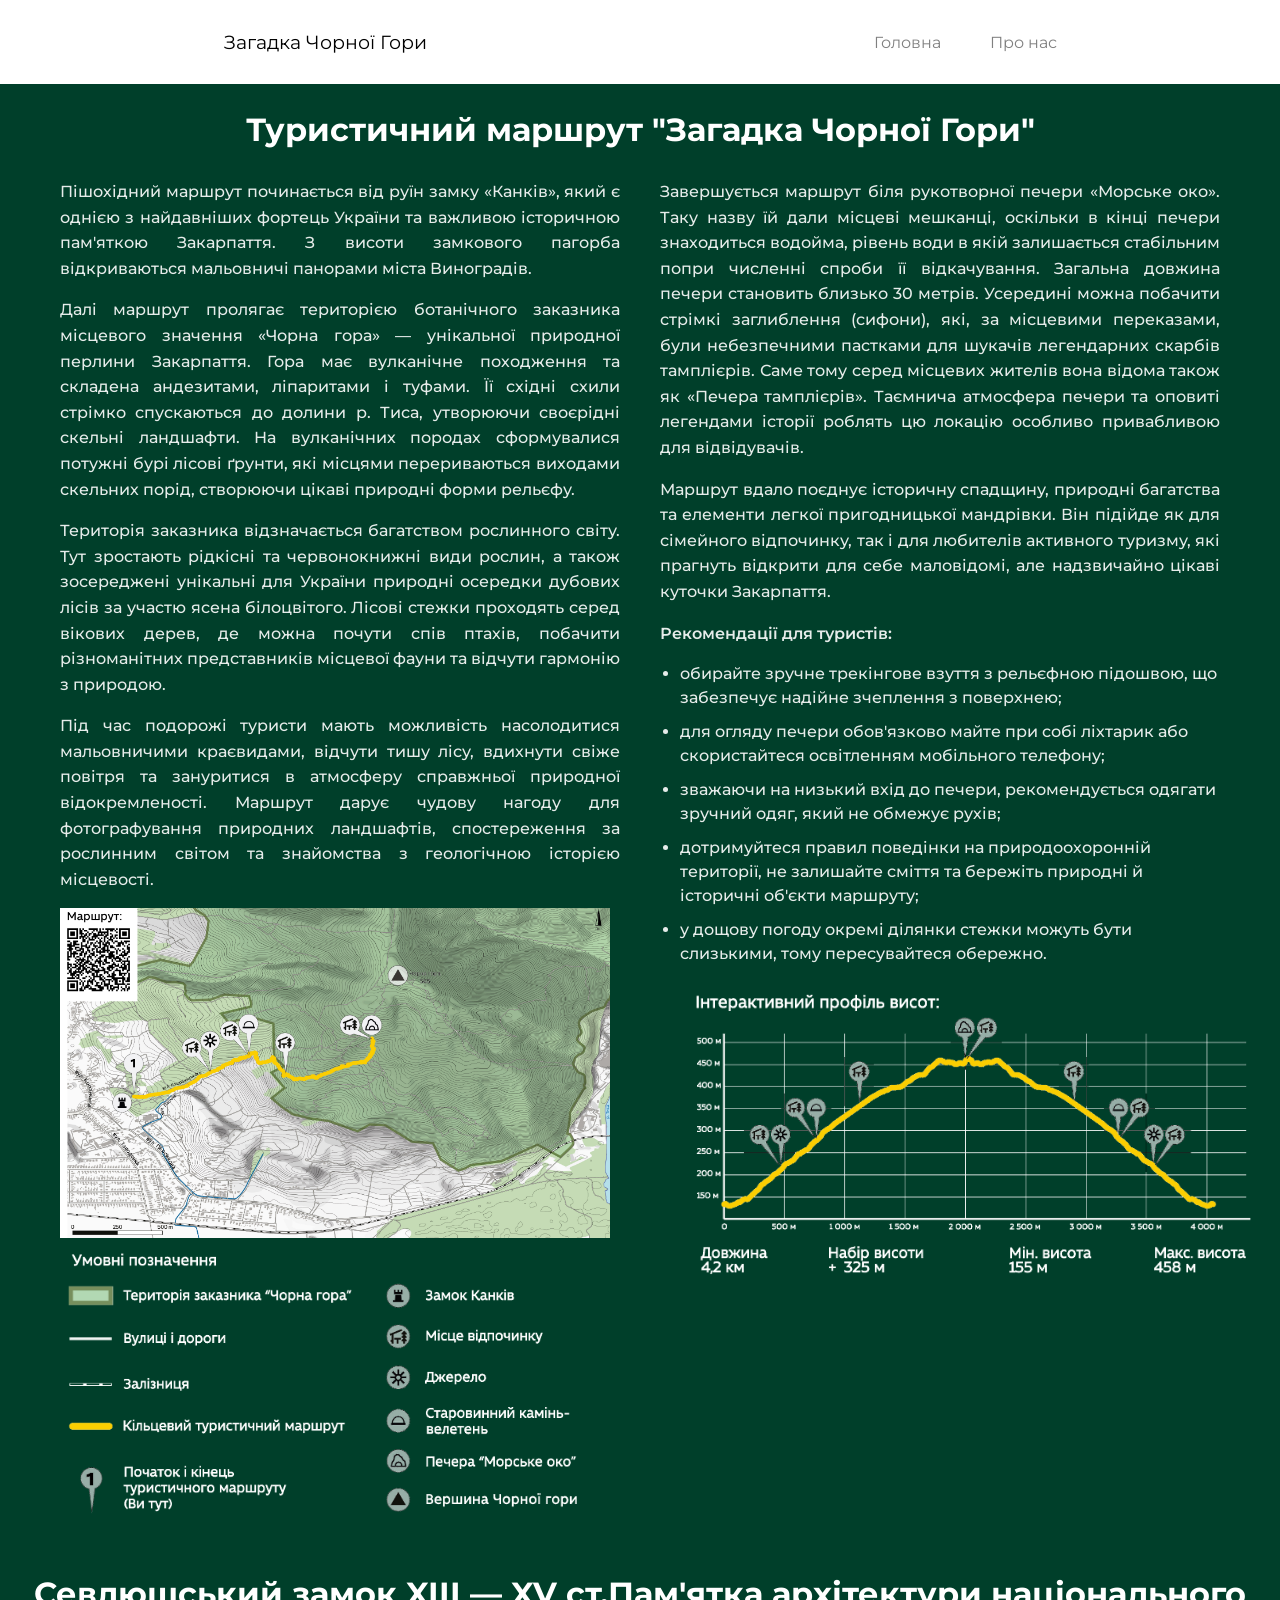
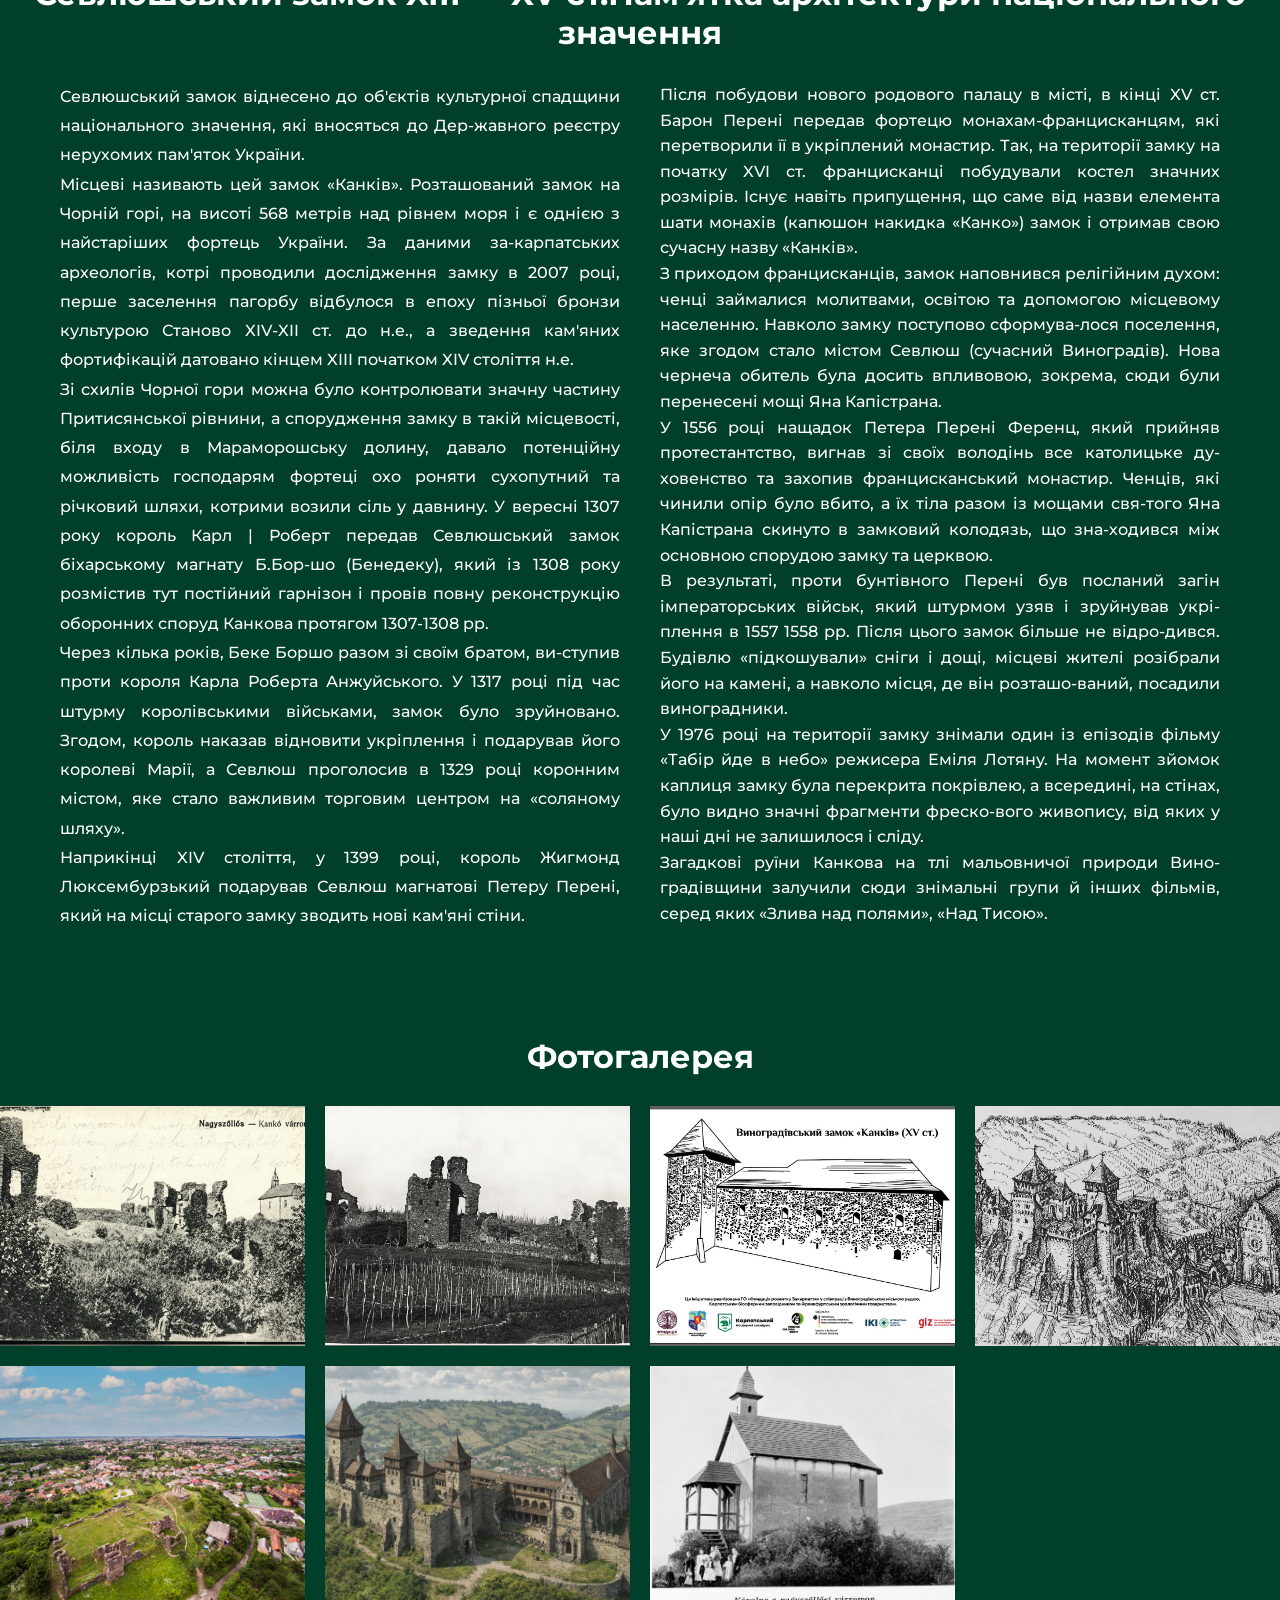
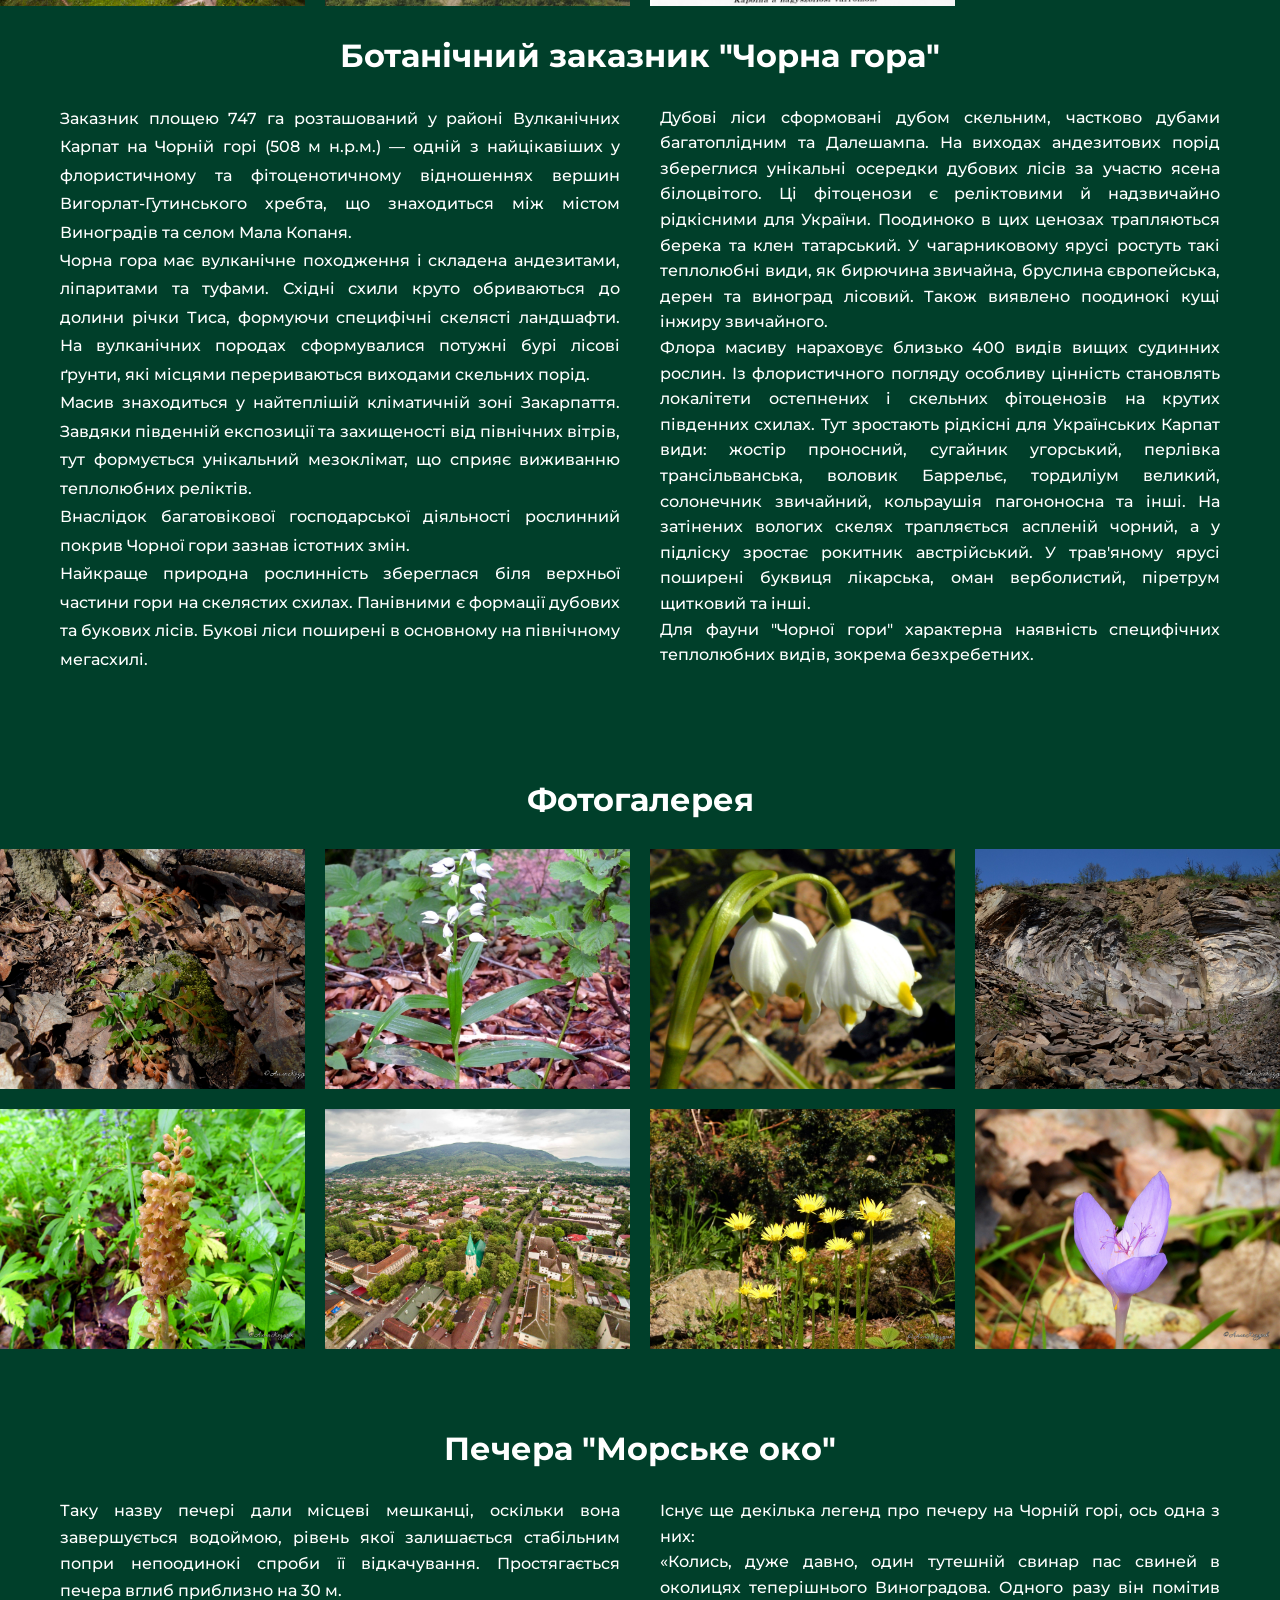
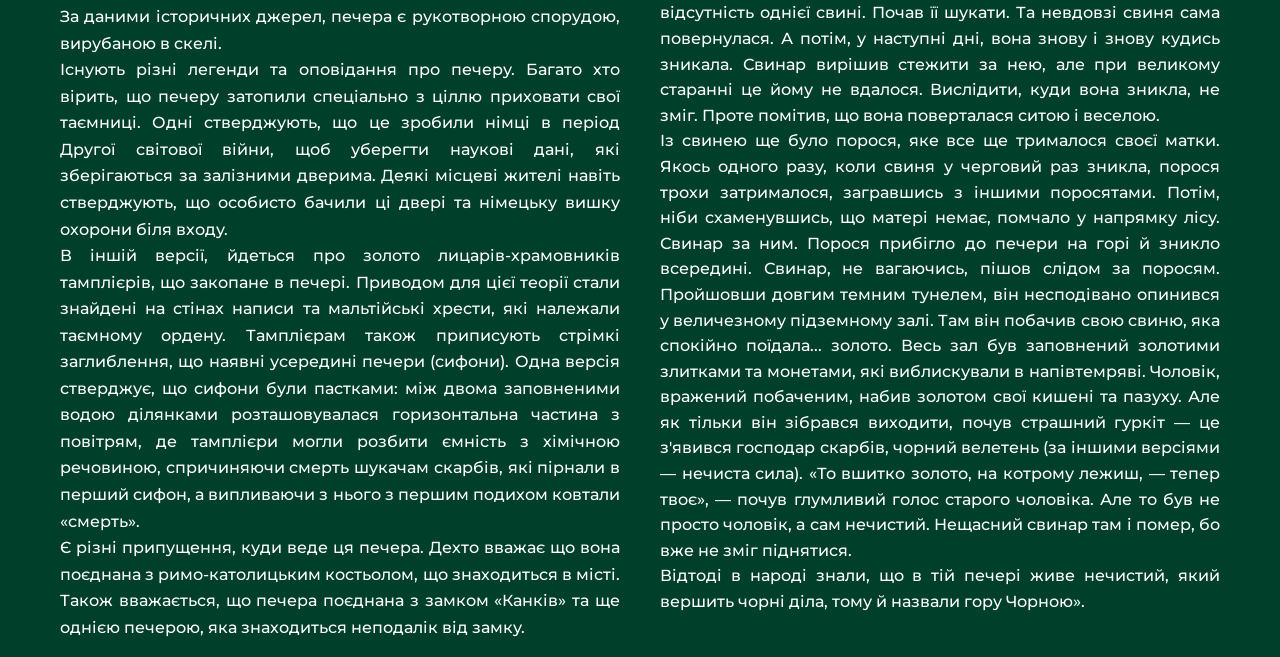
==== commit ab9bb2d6: "new section/phone adaptation done (without galery)" ====
--- a/website/index.html
+++ b/website/index.html
@@ -166,13 +166,15 @@
         <p>Існують різні легенди та оповідання про печеру. Багато хто вірить, що печеру затопили спеціально з ціллю приховати свої таємниці. Одні стверджують, що це зробили німці в період Другої світової війни, щоб уберегти наукові дані, які зберігаються за залізними дверима. Деякі місцеві жителі навіть стверджують, що особисто бачили ці двері та німецьку вишку охорони біля входу.</p>
         <p>В іншій версії, йдеться про золото лицарів-храмовників тамплієрів, що закопане в печері. Приводом для цієї теорії стали знайдені на стінах написи та мальтійські хрести, які належали таємному ордену. Тамплієрам також приписують стрімкі заглиблення, що наявні усередині печери (сифони). Одна версія стверджує, що сифони були пастками: між двома заповненими водою ділянками розташовувалася горизонтальна частина з повітрям, де тамплієри могли розбити ємність з хімічною речовиною, спричиняючи смерть шукачам скарбів, які пірнали в перший сифон, а випливаючи з нього з першим подихом ковтали «смерть».</p>
         <p>Є різні припущення, куди веде ця печера. Дехто вважає що вона поєднана з римо-католицьким костьолом, що знаходиться в місті. Також вважається, що печера поєднана з замком «Канків» та ще однією печерою, яка знаходиться неподалік від замку.</p>
+    </div>
+
     <div class="text-section-6">
         <p>Існує ще декілька легенд про печеру на Чорній горі, ось одна з них:</p>
         <p>«Колись, дуже давно, один тутешній свинар пас свиней в околицях теперішнього Виноградова. Одного разу він помітив відсутність однієї свині. Почав її шукати. Та невдовзі свиня сама повернулася. А потім, у наступні дні, вона знову і знову кудись зникала. Свинар вирішив стежити за нею, але при великому старанні це йому не вдалося. Вислідити, куди вона зникла, не зміг. Проте помітив, що вона поверталася ситою і веселою.</p>
         <p>Із свинею ще було порося, яке все ще трималося своєї матки. Якось одного разу, коли свиня у черговий раз зникла, порося трохи затрималося, загравшись з іншими поросятами. Потім, ніби схаменувшись, що матері немає, помчало у напрямку лісу. Свинар за ним. Порося прибігло до печери на горі й зникло всередині. Свинар, не вагаючись, пішов слідом за поросям. Пройшовши довгим темним тунелем, він несподівано опинився у величезному підземному залі. Там він побачив свою свиню, яка спокійно поїдала... золото. Весь зал був заповнений золотими злитками та монетами, які виблискували в напівтемряві. Чоловік, вражений побаченим, набив золотом свої кишені та пазуху. Але як тільки він зібрався виходити, почув страшний гуркіт — це з'явився господар скарбів, чорний велетень (за іншими версіями — нечиста сила). «То вшитко золото, на котрому лежиш, — тепер твоє», — почув глумливий голос старого чоловіка. Але то був не просто чоловік, а сам нечистий. Нещасний свинар там і помер, бо вже не зміг піднятися.</p>
         <p>Відтоді в народі знали, що в тій печері живе нечистий, який вершить чорні діла, тому й назвали гору Чорною».</p>
     </div>
-    </div>
+    
 </section>
    </main>
    <script src="script.js"></script>
--- a/website/style.css
+++ b/website/style.css
@@ -327,7 +327,7 @@
     color: white;
     font-weight: 500;
     margin-bottom: 16px;
-    line-height: 1.6;
+    line-height: 1.66;
     text-align: justify;
 }
 
@@ -520,7 +520,8 @@
 
 @media (max-width: 700px) {
 
-    .content-section2 {
+    .content-section2,
+    .content-section3 {
         display: flex;
         flex-direction: column;
 
@@ -536,7 +537,7 @@
     }
 
     .text-section-3,
-    .text-section-4 {
+    .text-section-4,.text-section-5,.text-section-6 {
         width: 100%;
         max-width: 100%;
         min-width: 0;
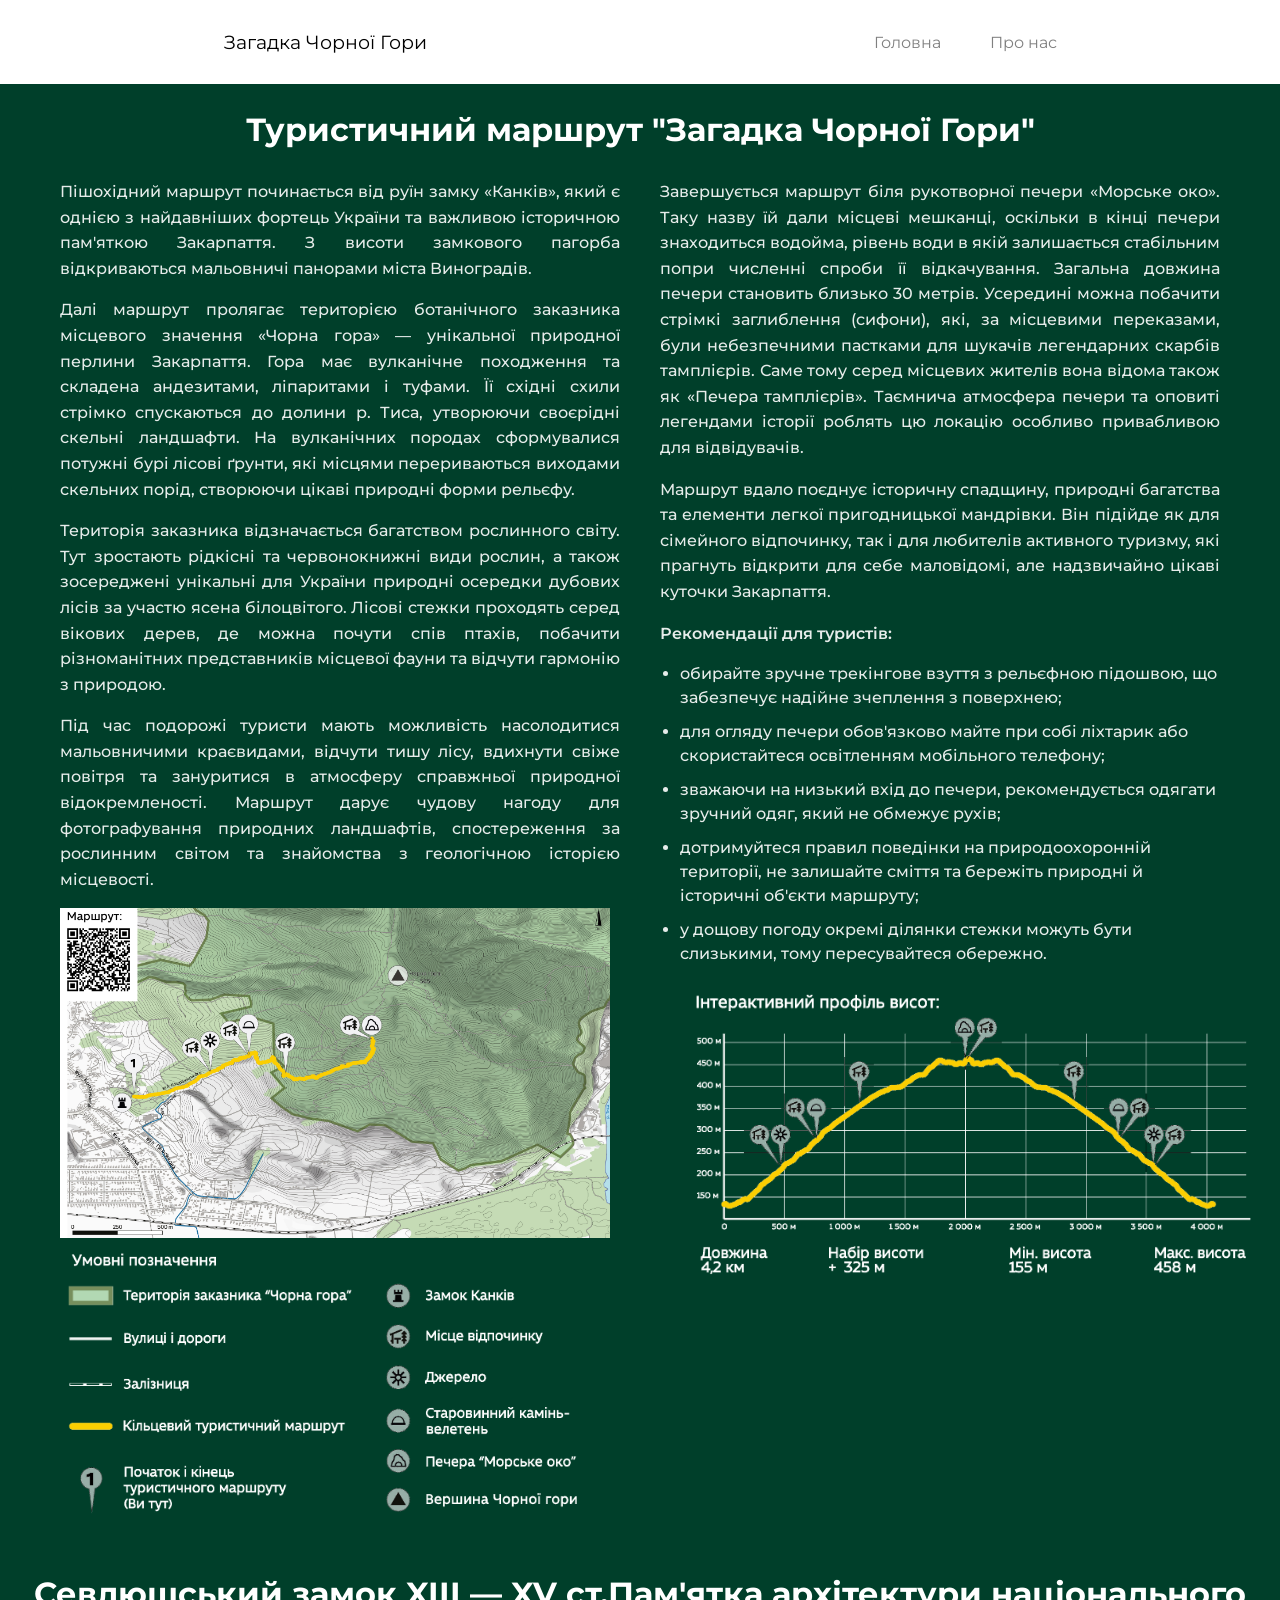
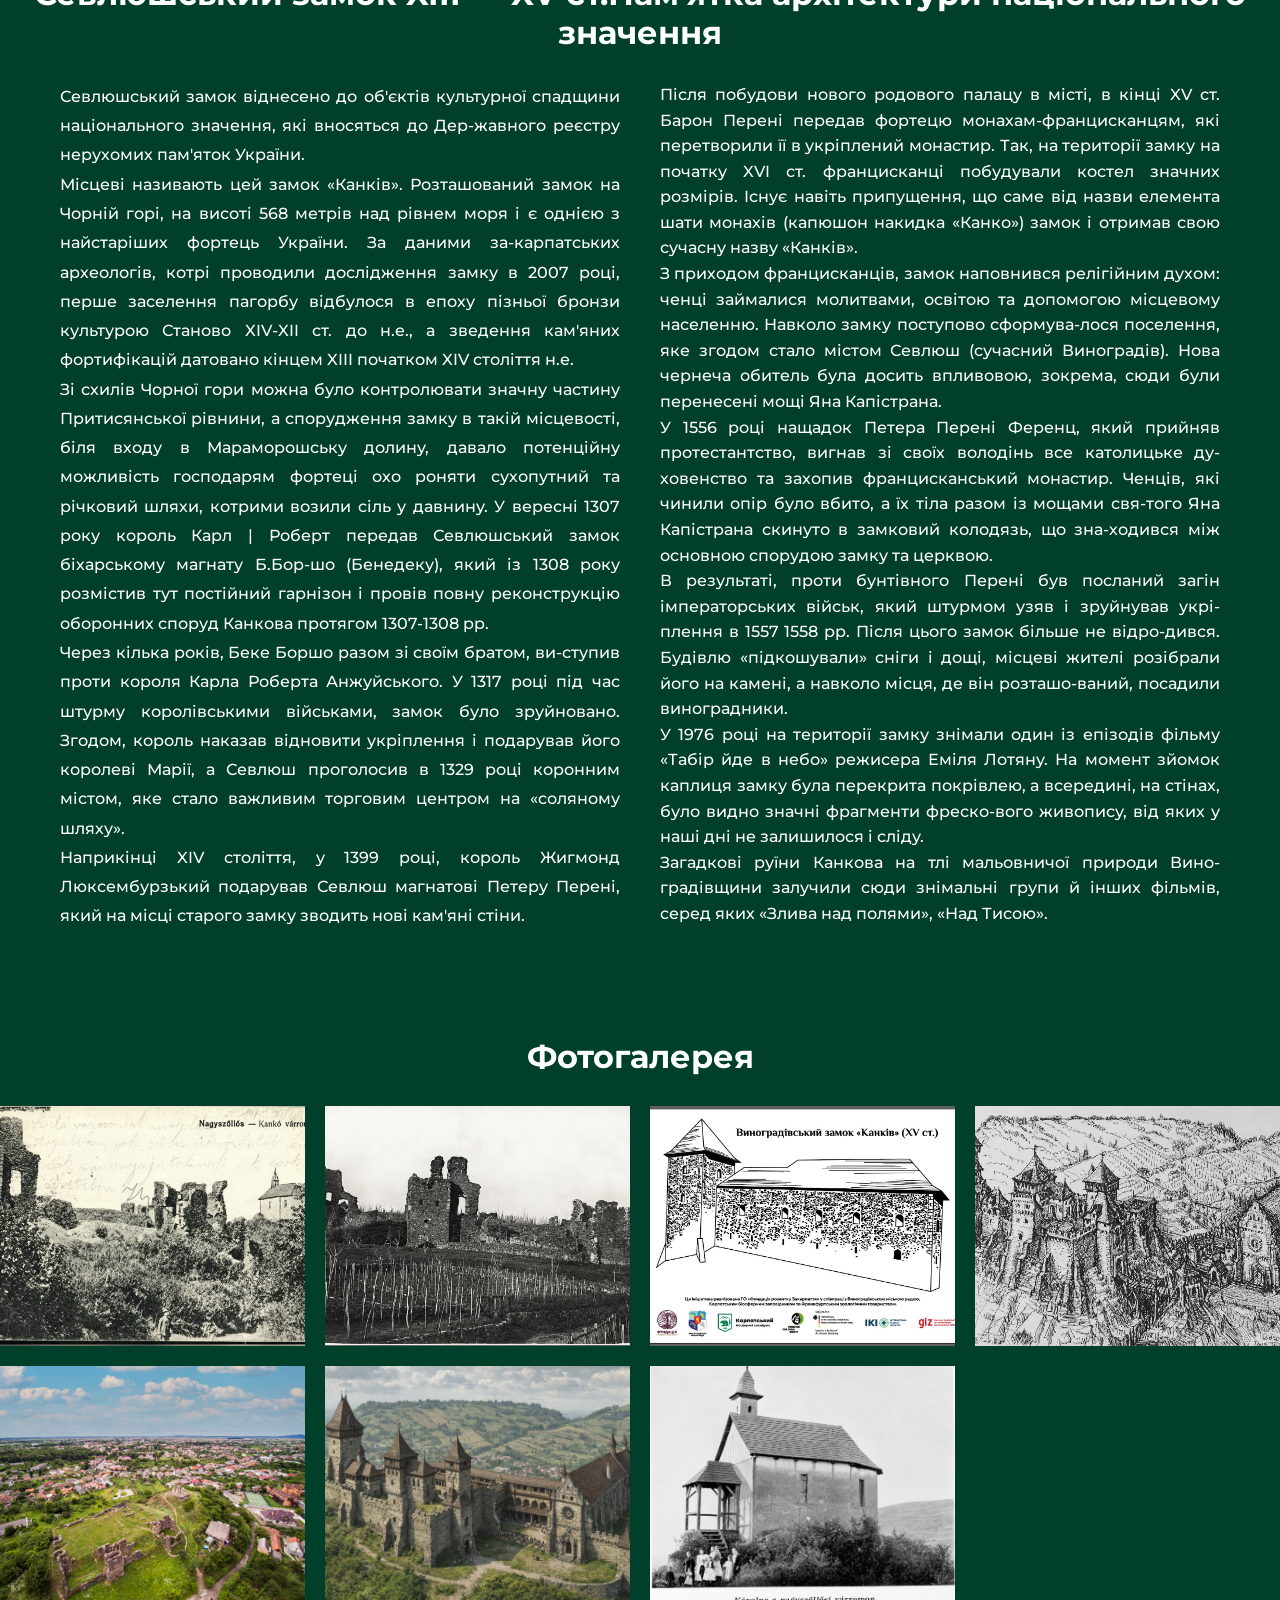
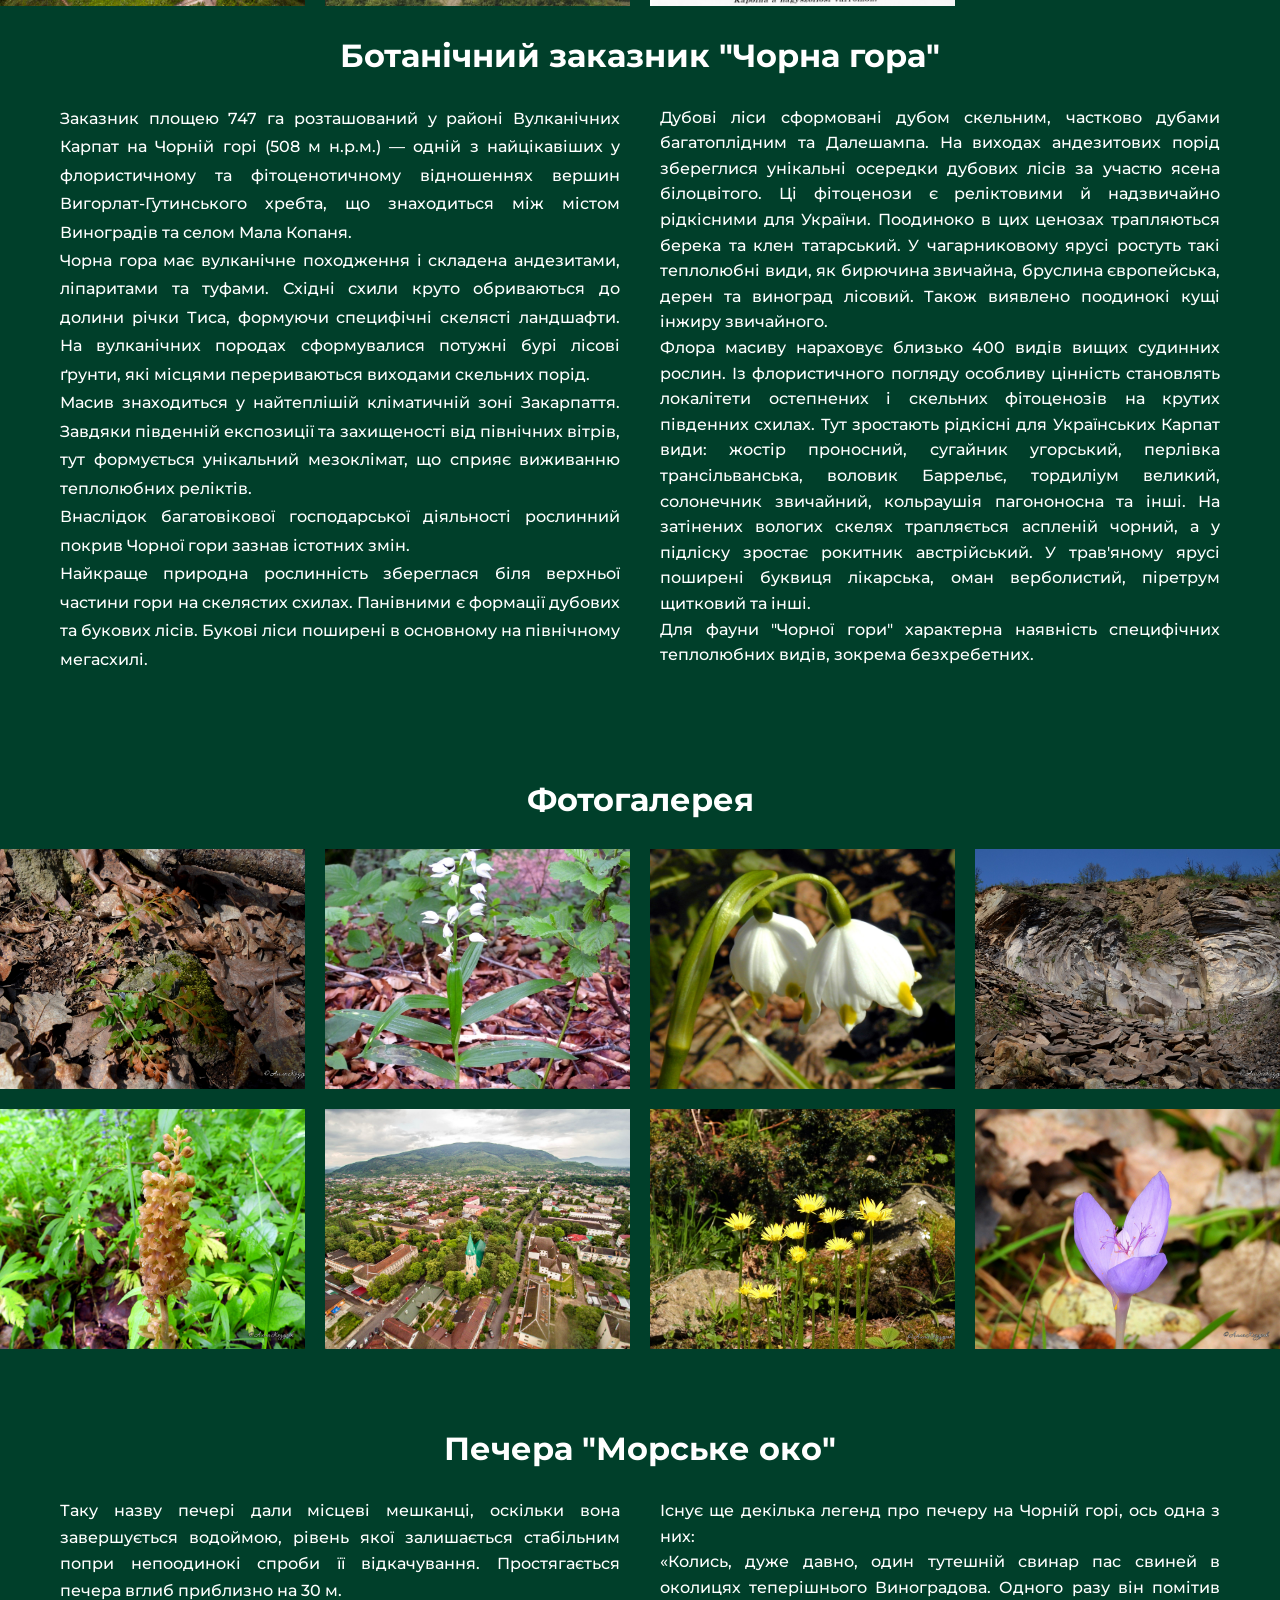
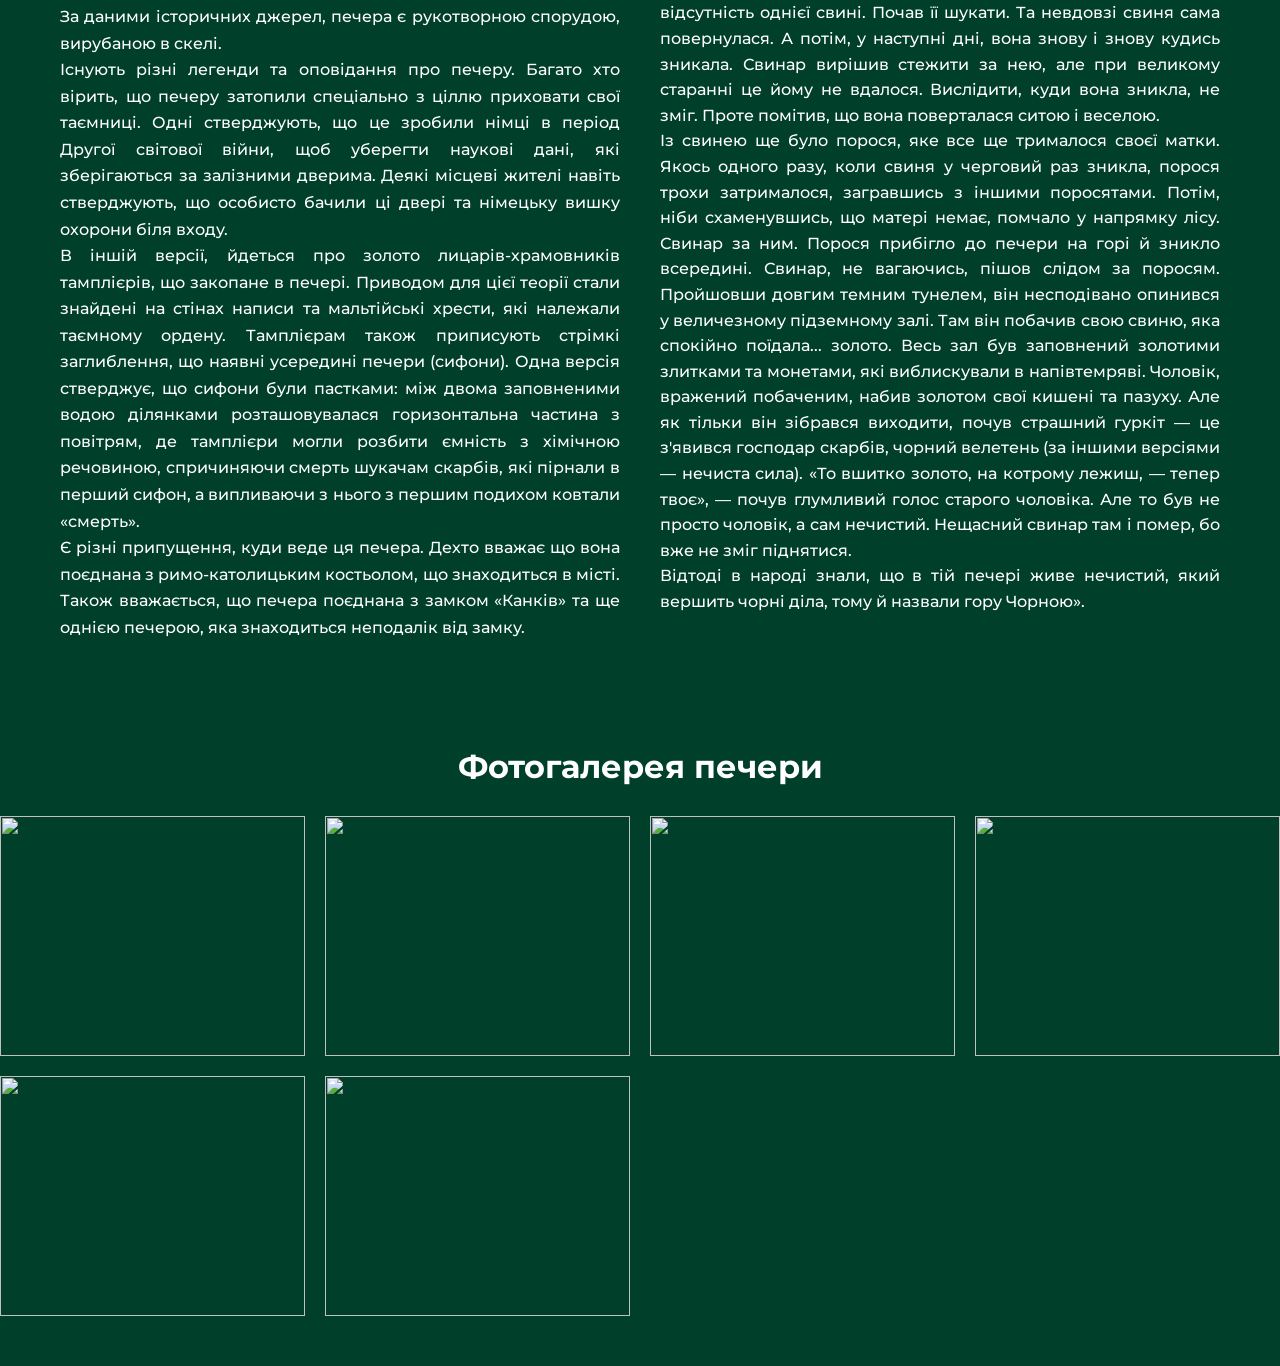
==== commit 554a6c6e: "galery in progress" ====
--- a/website/index.html
+++ b/website/index.html
@@ -176,6 +176,49 @@
     </div>
     
 </section>
+
+<section class="gallery-section">
+    <h2 class="section-tittle">Фотогалерея печери</h2>
+
+    <div class="gallery gallery-cave">
+        <img src="images/печера/IMG_6169.HEIC" alt="">
+        <img src="images/печера/IMG_6185.HEIC" alt="">
+        <img src="images/печера/IMG_7290.HEIC" alt="">
+        <img src="images/печера/IMG_7306.HEIC" alt="">
+        <img src="images/печера/IMG_7343.HEIC" alt="">
+        <img src="images/печера/IMG_7345.HEIC" alt="">
+    </div>
+
+</section>
+
+<div class="lightbox" id="lightboxCave">
+
+    <button class="lightbox-close" id="lightboxCloseCave">
+        &times;
+    </button>
+
+    <button class="lightbox-prev" id="lightboxPrevCave">
+        &#10094;
+    </button>
+
+    <img
+        class="lightbox-image"
+        id="lightboxImageCave"
+        src=""
+        alt=""
+    >
+
+    <button class="lightbox-next" id="lightboxNextCave">
+        &#10095;
+    </button>
+
+    <div
+        class="lightbox-counter"
+        id="lightboxCounterCave">
+    </div>
+
+</div>
+
    </main>
    <script src="script.js"></script>
 </body>
--- a/website/style.css
+++ b/website/style.css
@@ -341,6 +341,56 @@
     text-align: justify;
 }
 
+/* фотогалерея печера */
+
+.gallery-cave {
+    margin-bottom: 50px;
+}
+
+
+@media (max-width: 700px) {
+
+    .gallery-cave {
+        grid-template-columns: repeat(2, 1fr);
+        gap: 10px;
+        padding: 0 15px;
+    }
+
+    .gallery-cave img {
+        width: 100%;
+        height: 150px;
+        object-fit: cover;
+    }
+
+    #lightboxCave .lightbox-image {
+        max-width: 90vw;
+        max-height: 75vh;
+    }
+
+    #lightboxCave .lightbox-close {
+        top: 15px;
+        right: 15px;
+        font-size: 35px;
+    }
+
+    #lightboxCave .lightbox-prev,
+    #lightboxCave .lightbox-next {
+        font-size: 30px;
+    }
+
+    #lightboxCave .lightbox-prev {
+        left: 10px;
+    }
+
+    #lightboxCave .lightbox-next {
+        right: 10px;
+    }
+
+    #lightboxCave .lightbox-counter {
+        bottom: 15px;
+    }
+}
+
 /* Телефон */
 
 @media (max-width: 700px) {
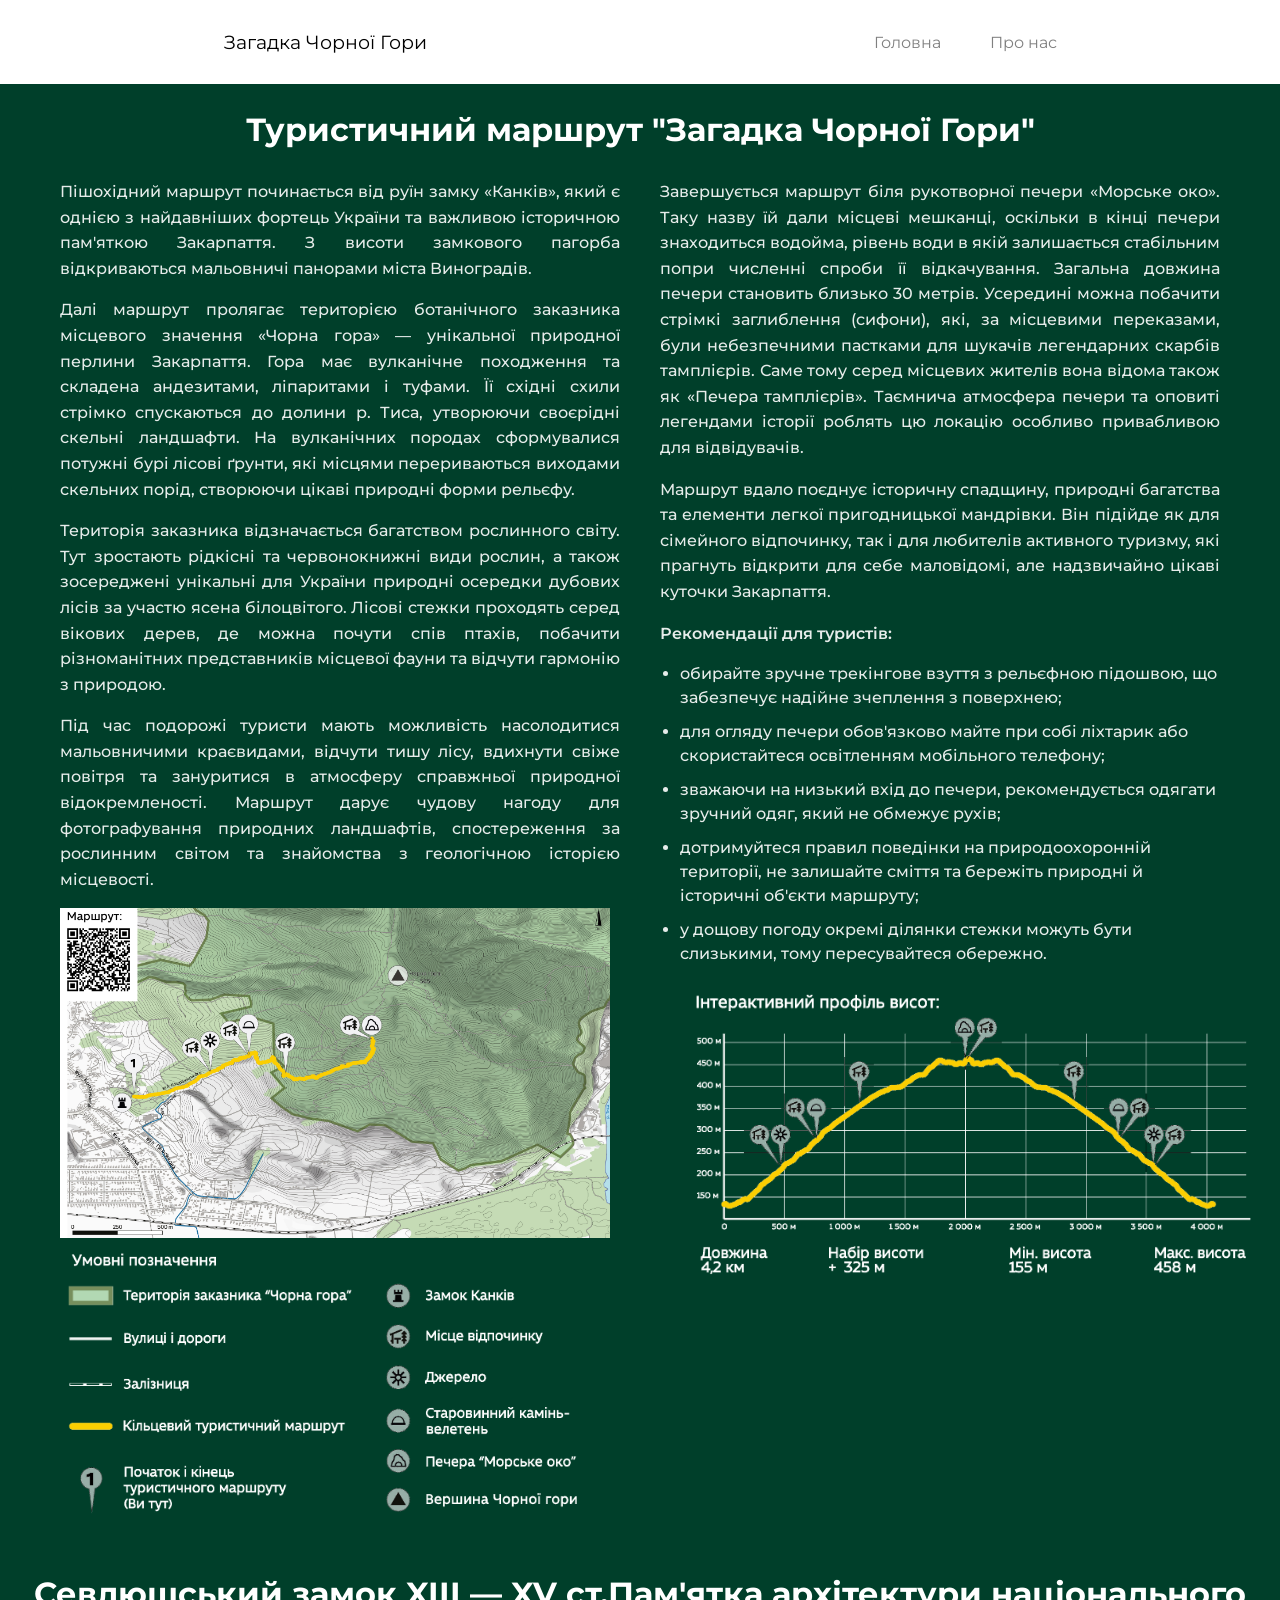
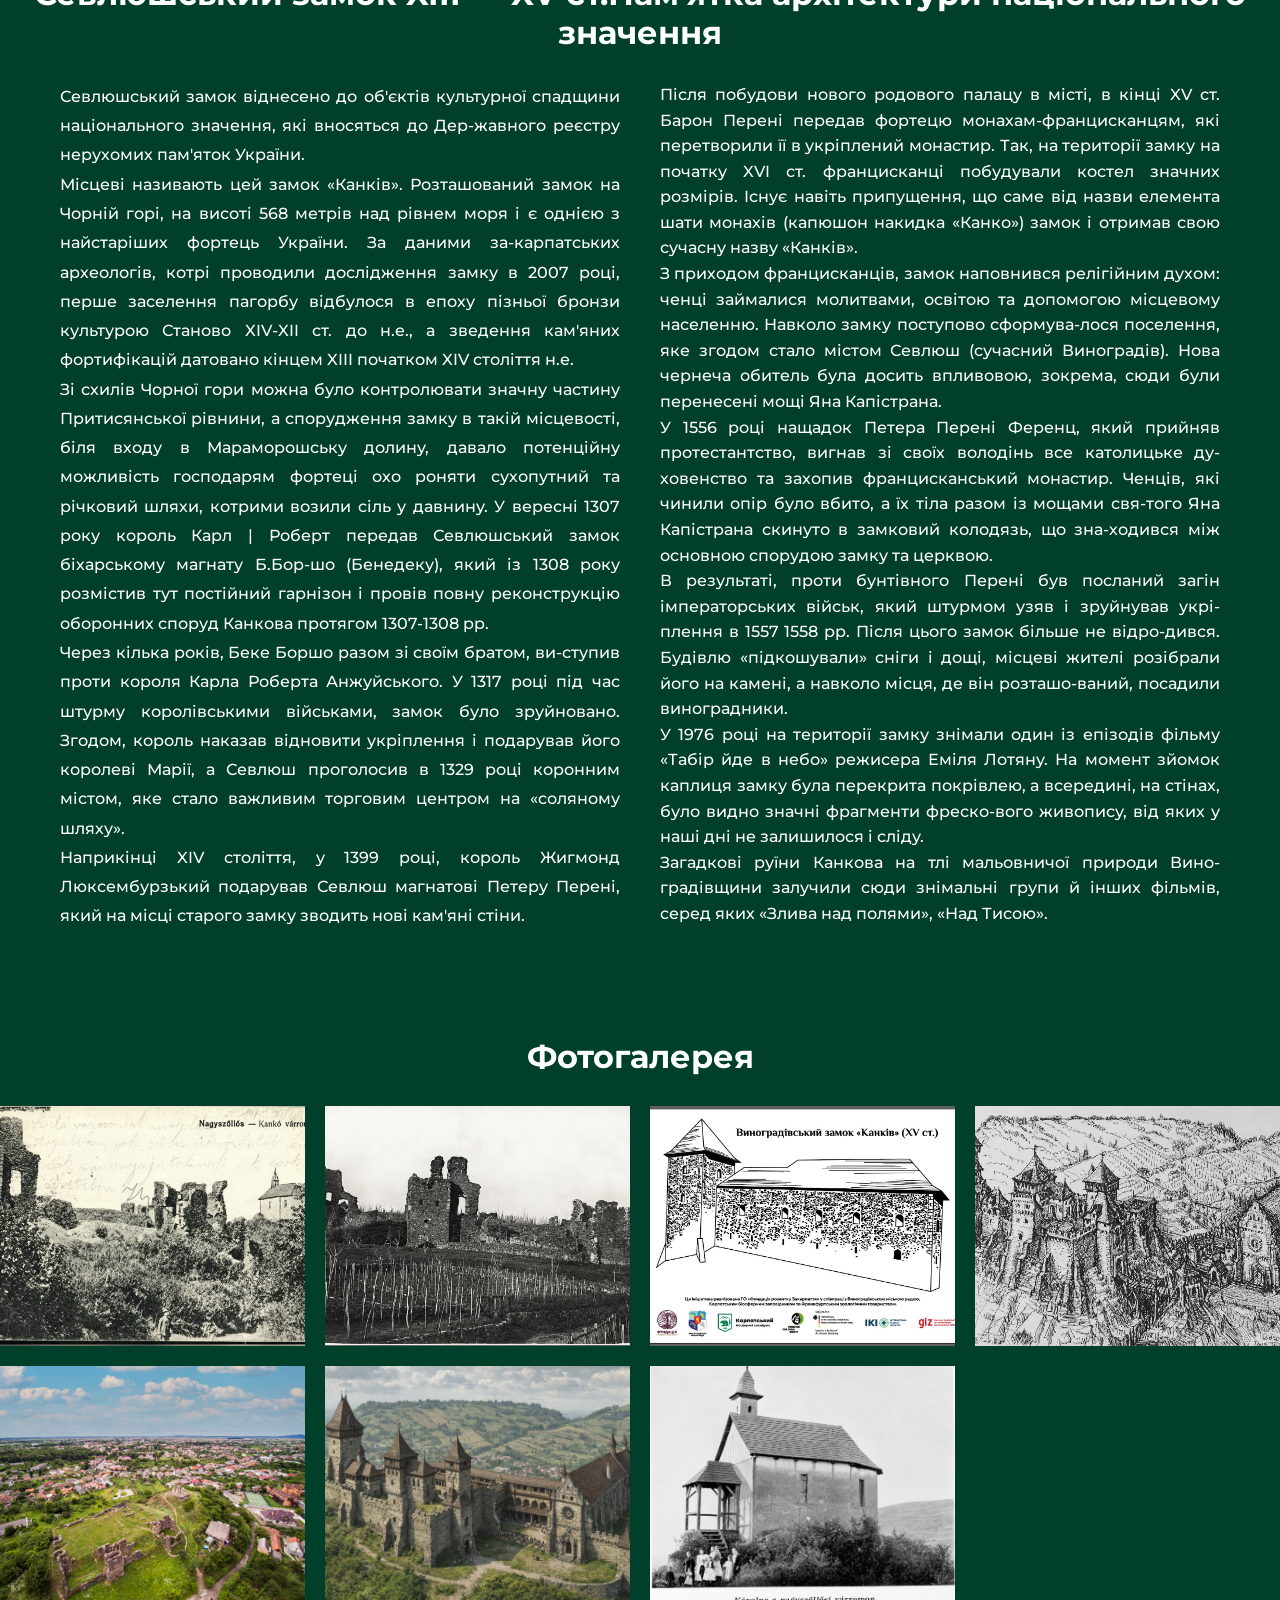
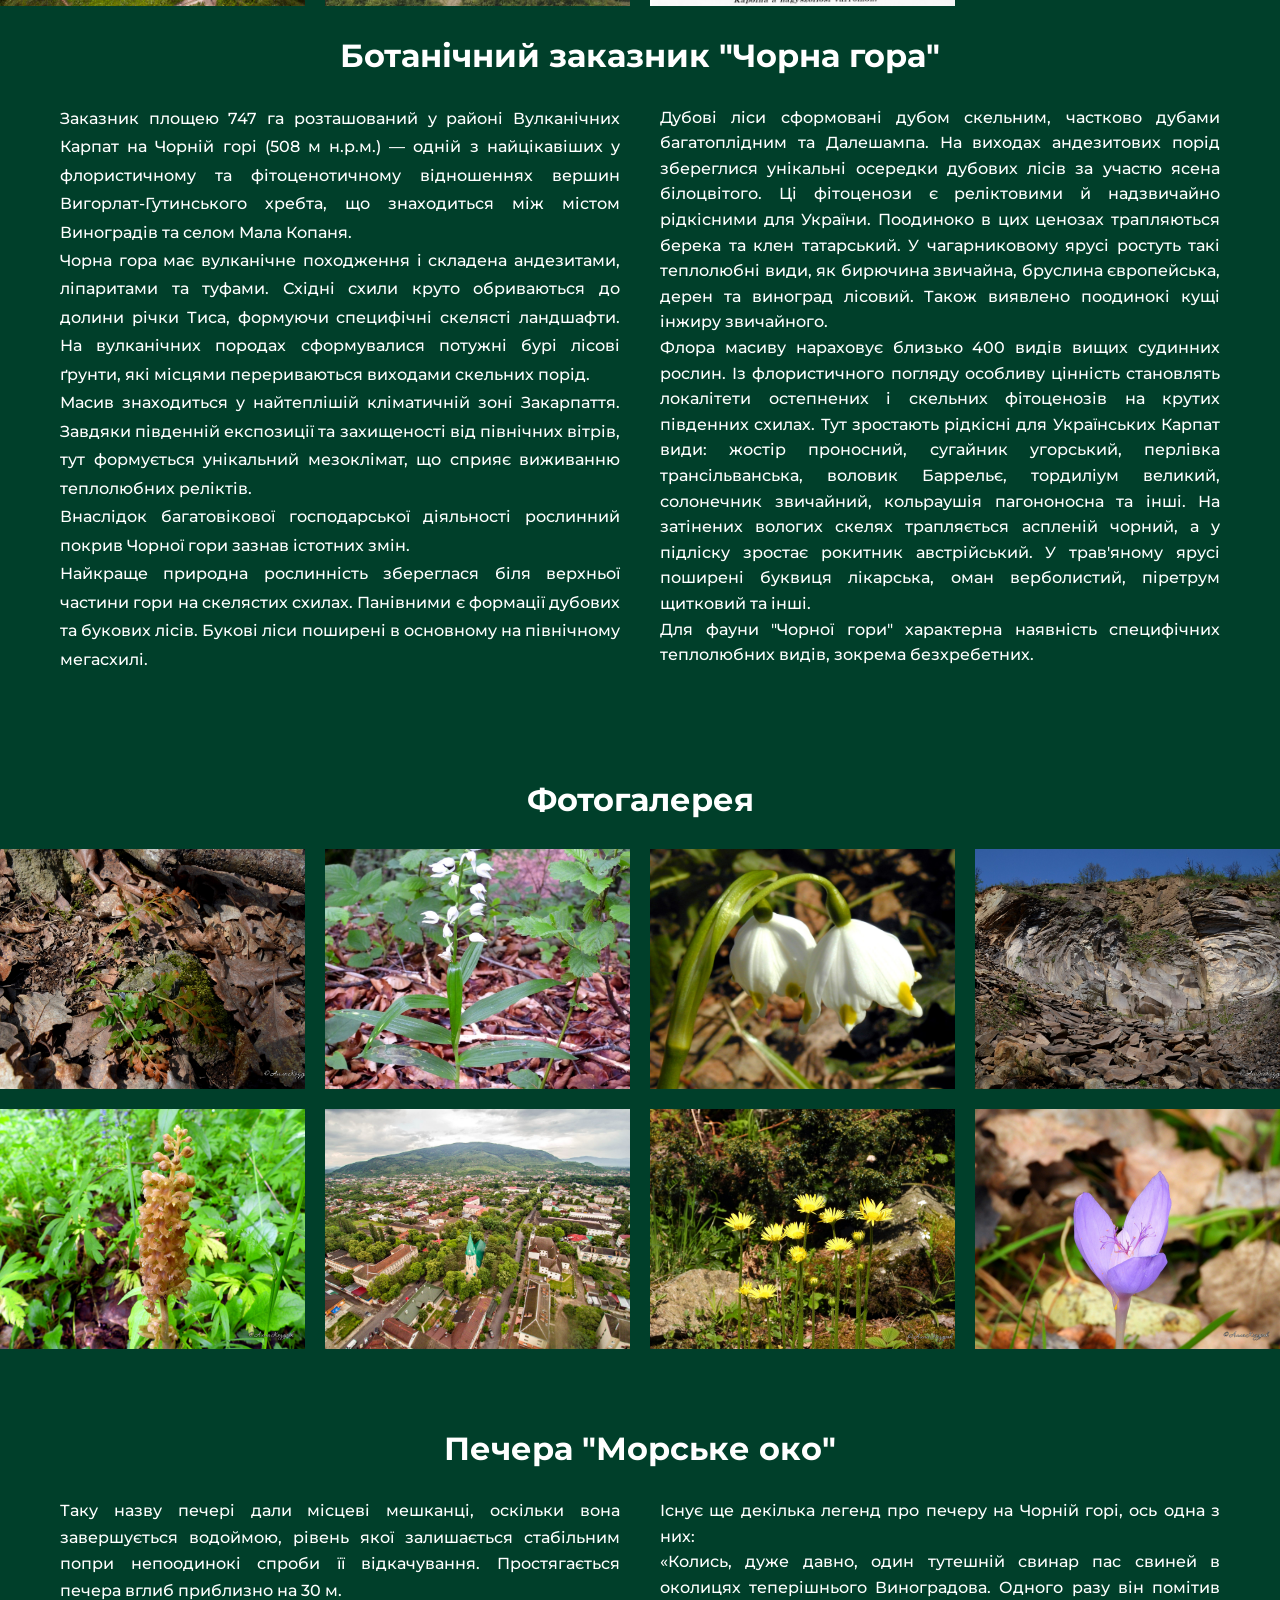
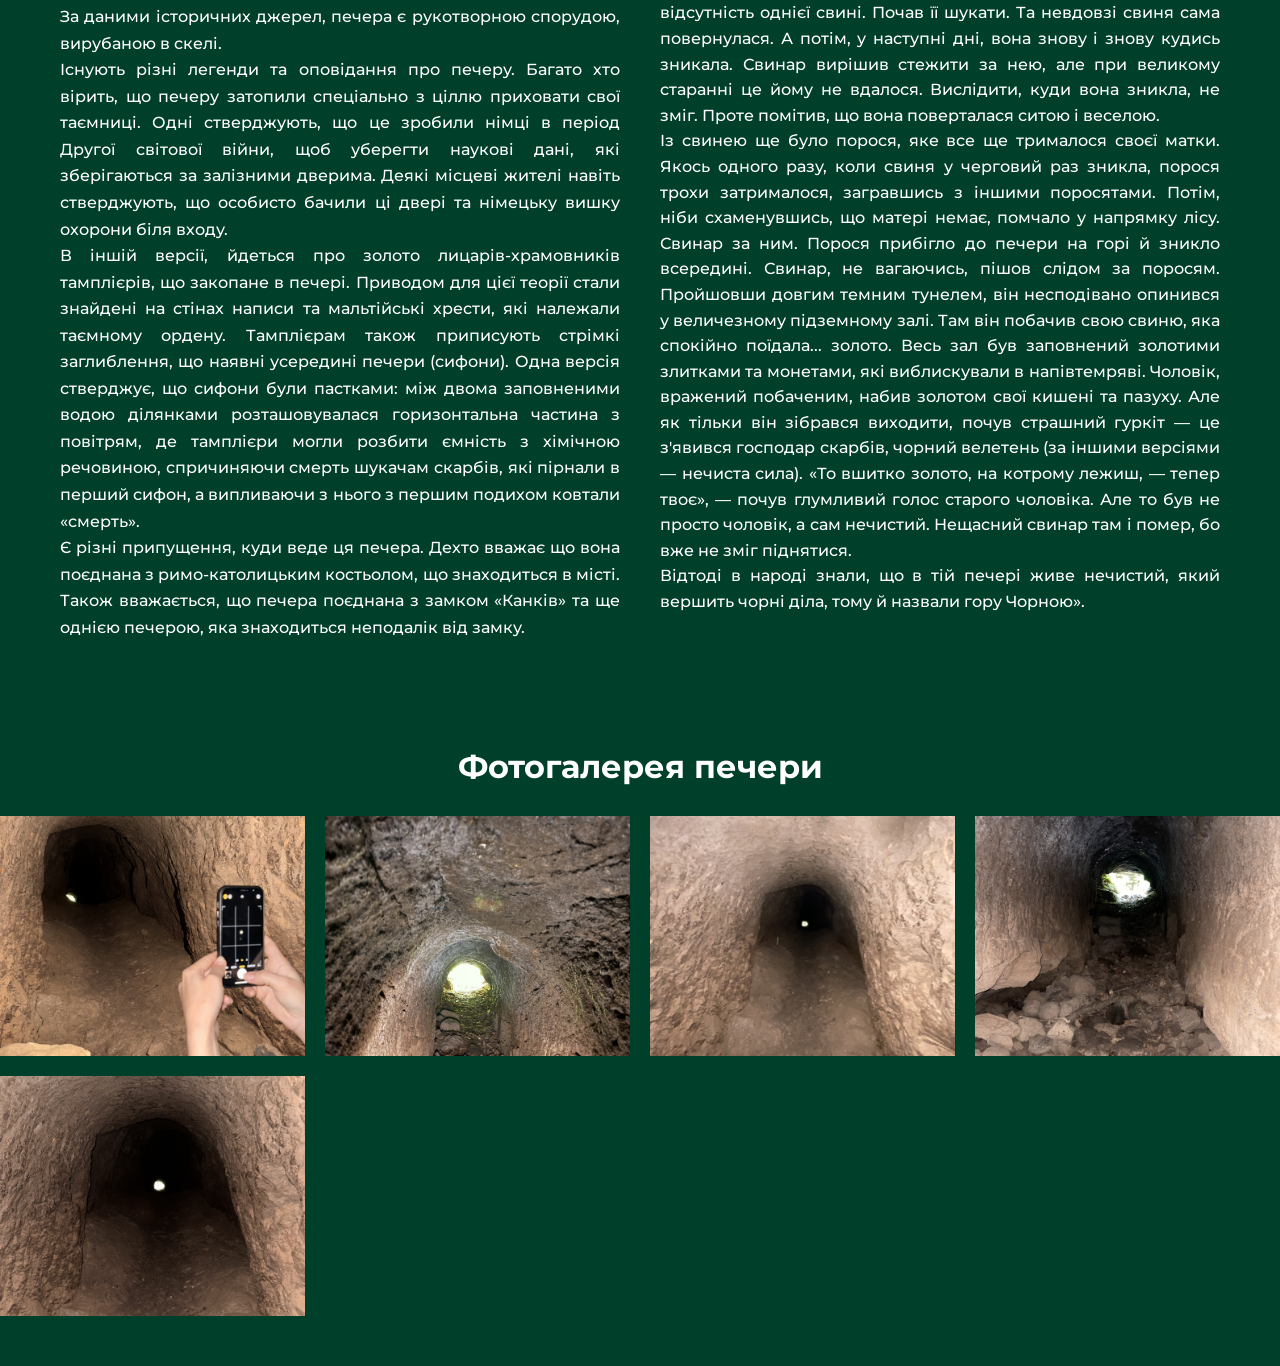
==== commit 066dc213: "allmost done" ====
--- a/website/index.html
+++ b/website/index.html
@@ -178,18 +178,21 @@
 </section>
 
 <section class="gallery-section">
+
     <h2 class="section-tittle">Фотогалерея печери</h2>
 
     <div class="gallery gallery-cave">
-        <img src="images/печера/IMG_6169.HEIC" alt="">
-        <img src="images/печера/IMG_6185.HEIC" alt="">
-        <img src="images/печера/IMG_7290.HEIC" alt="">
-        <img src="images/печера/IMG_7306.HEIC" alt="">
-        <img src="images/печера/IMG_7343.HEIC" alt="">
-        <img src="images/печера/IMG_7345.HEIC" alt="">
-    </div>
-
-</section>
+
+        <img src="images/печера/IMG_6169 1.png" alt="">
+        <img src="images/печера/IMG_6185 1.png" alt="">
+        <img src="images/печера/IMG_7290 1.png" alt="">
+        <img src="images/печера/IMG_7306 1.png" alt="">
+        <img src="images/печера/IMG_7345 1.png" alt="">
+
+    </div>
+
+</section>
+
 
 <div class="lightbox" id="lightboxCave">
 
--- a/website/style.css
+++ b/website/style.css
@@ -341,6 +341,7 @@
     text-align: justify;
 }
 
+
 /* фотогалерея печера */
 
 .gallery-cave {
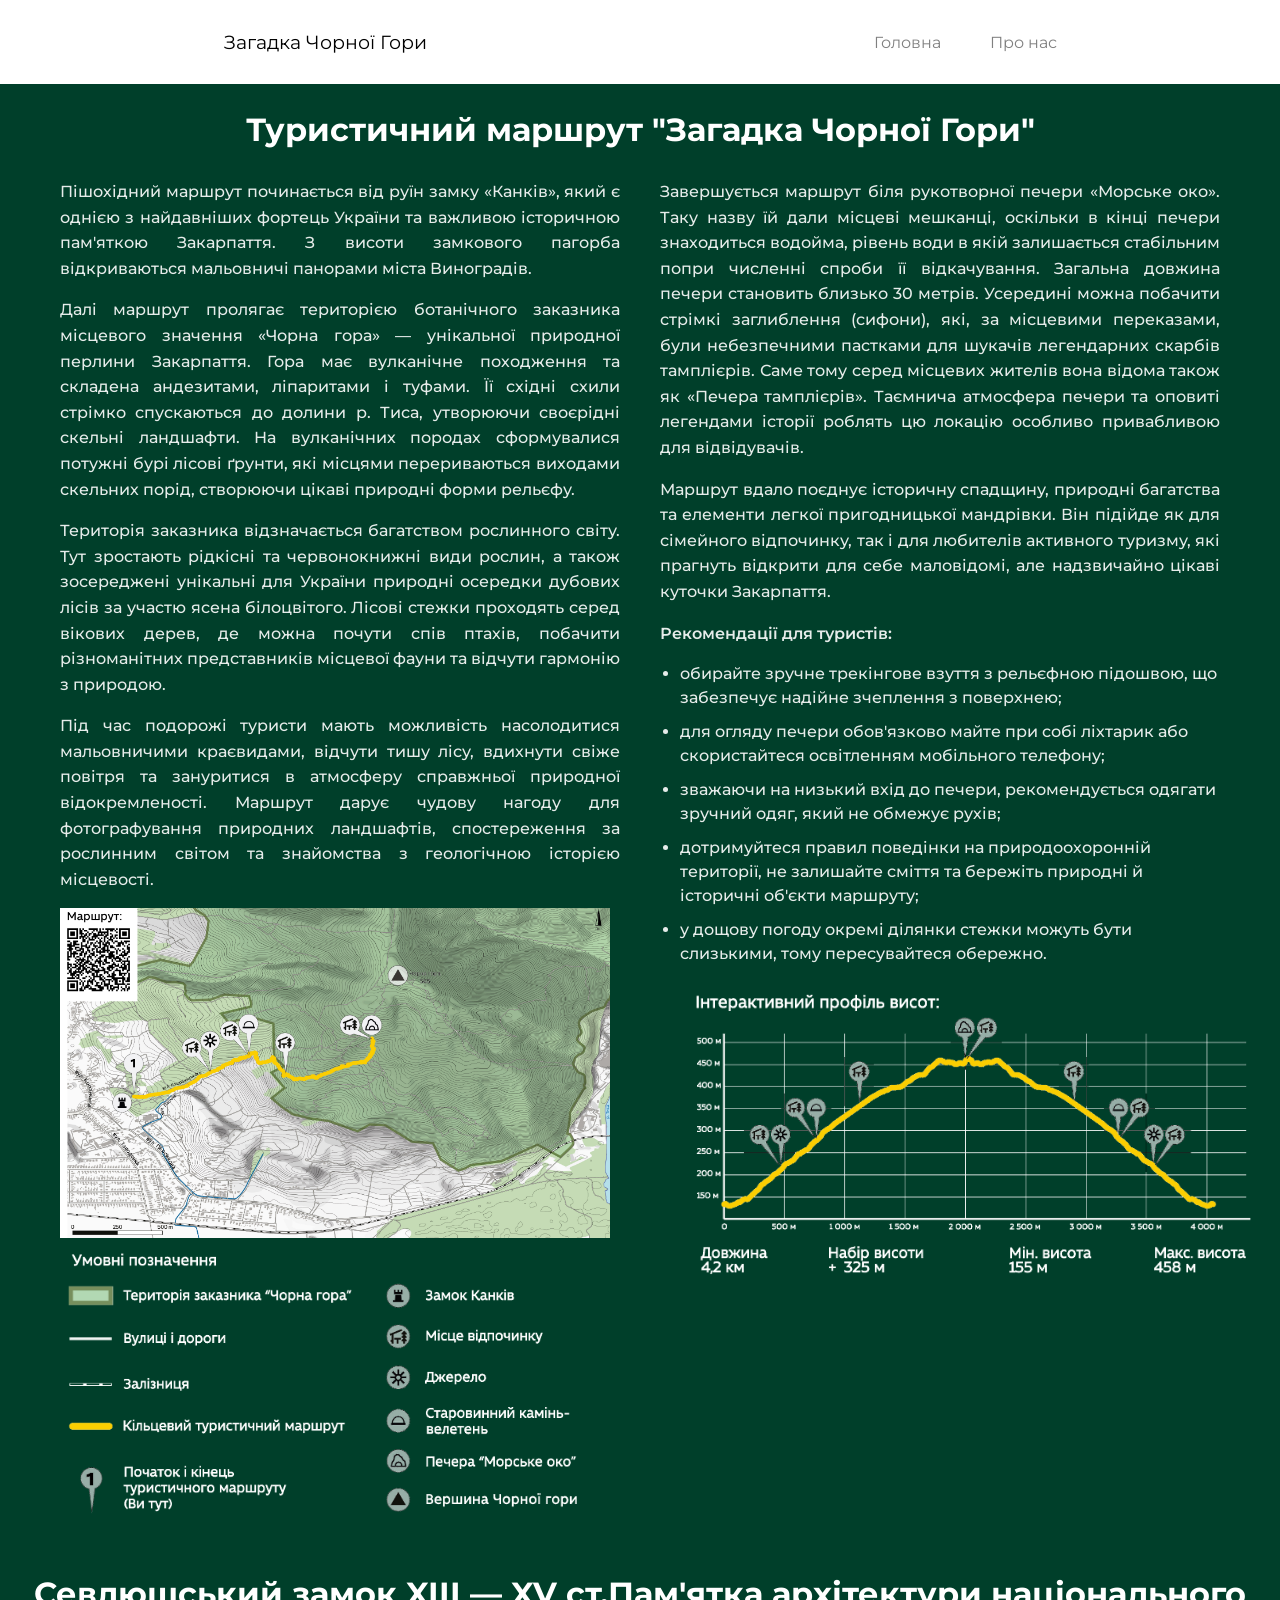
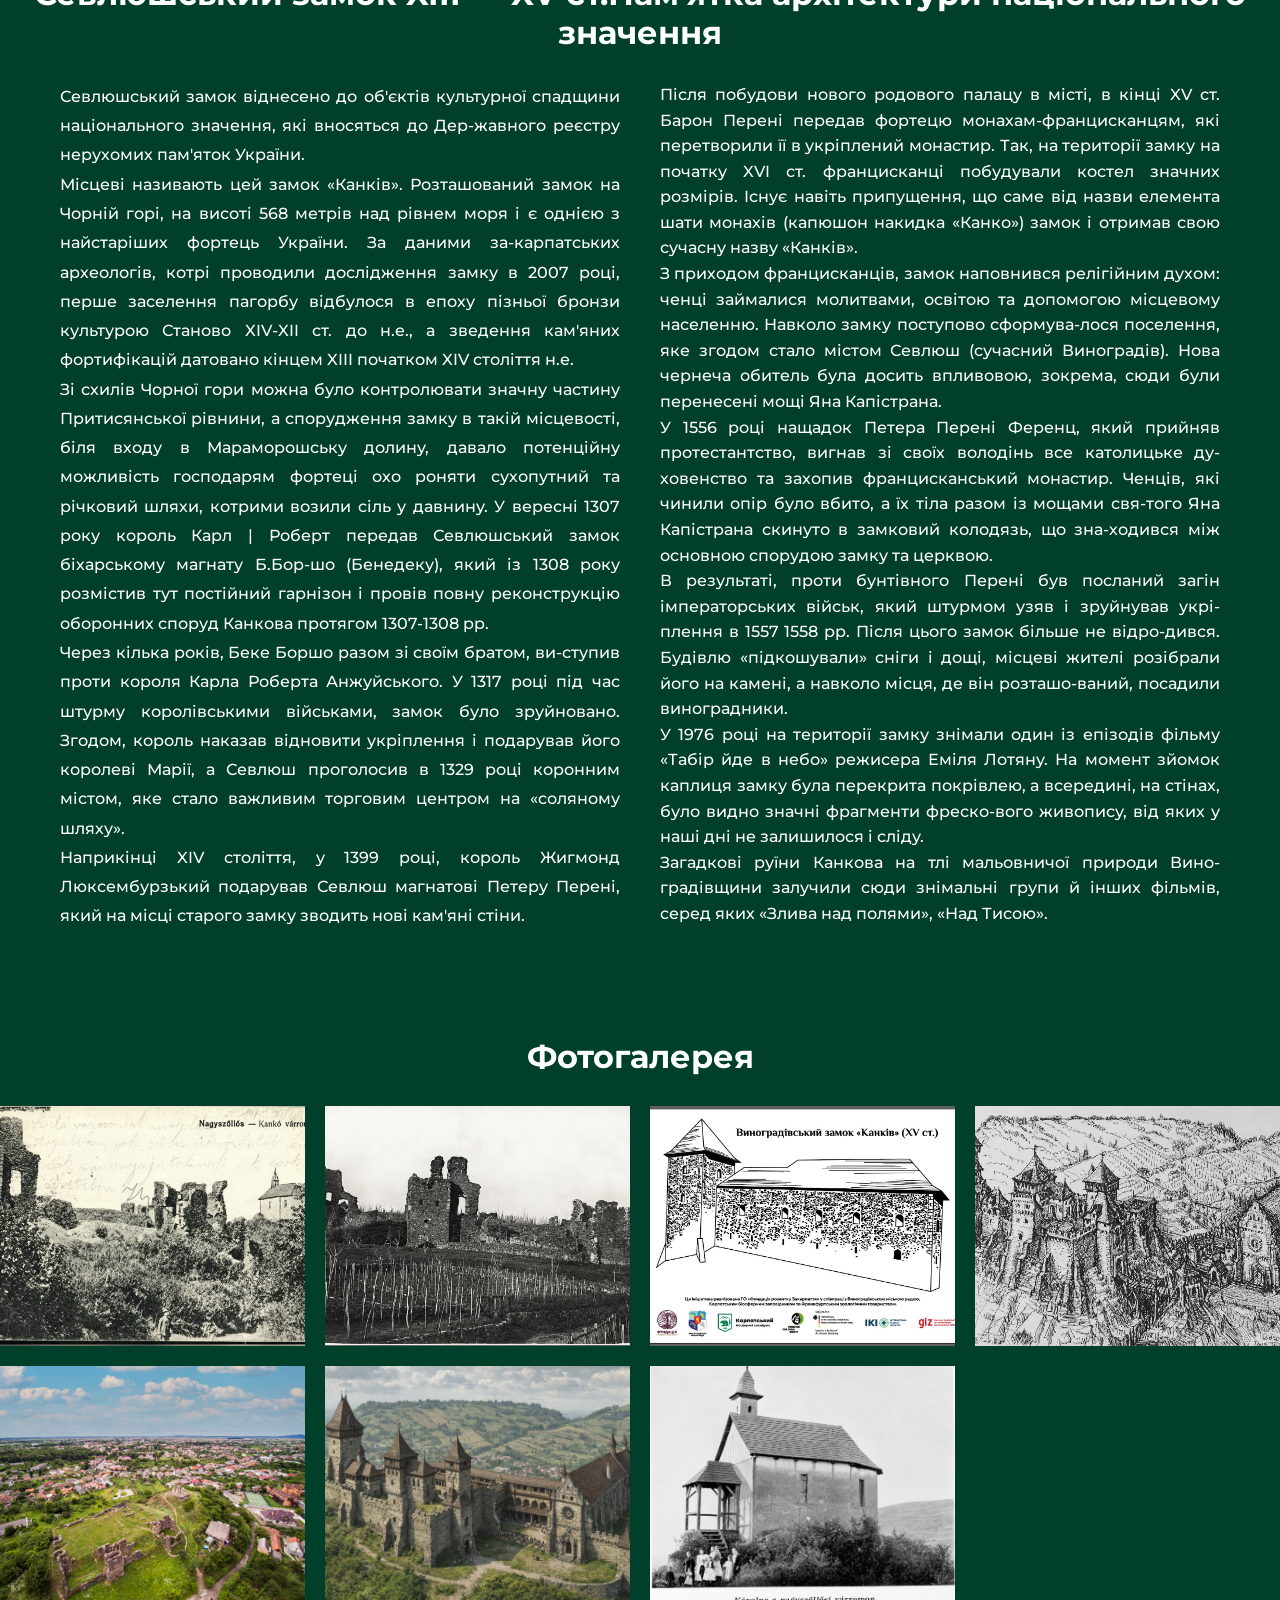
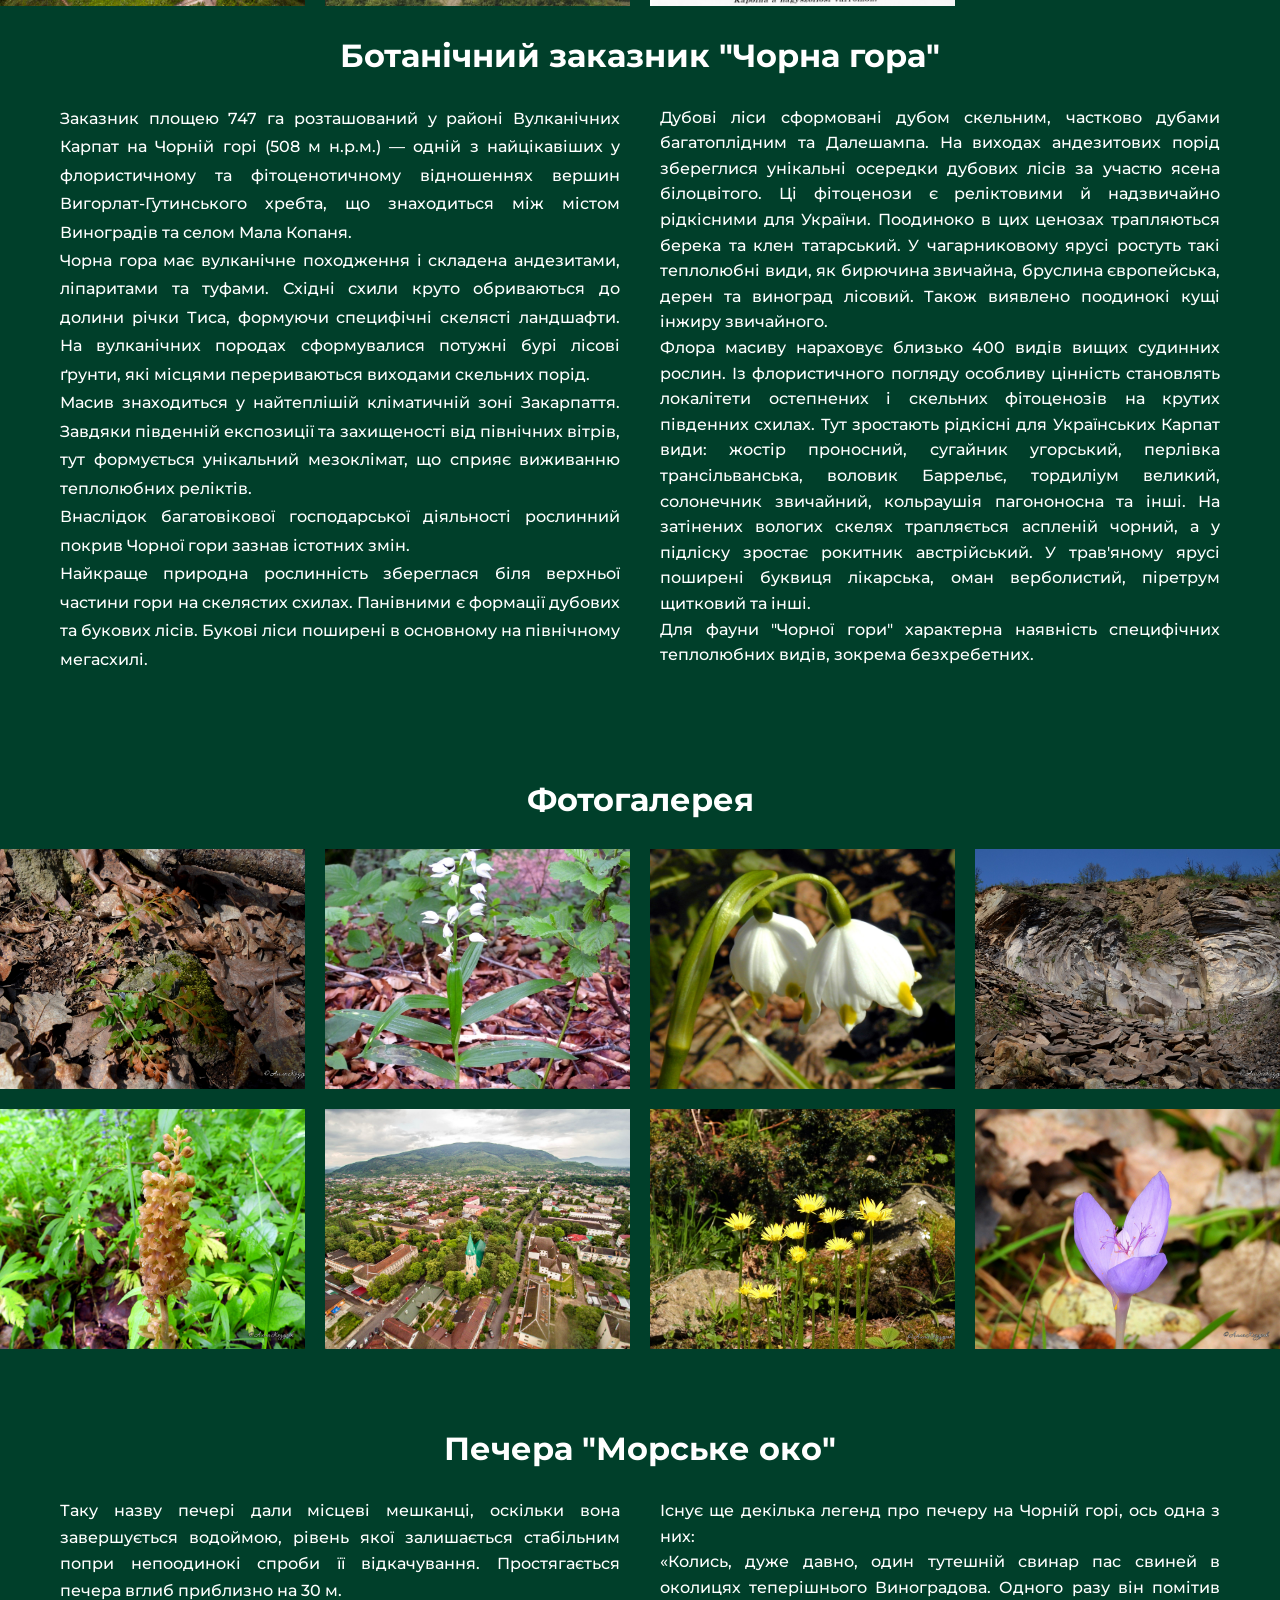
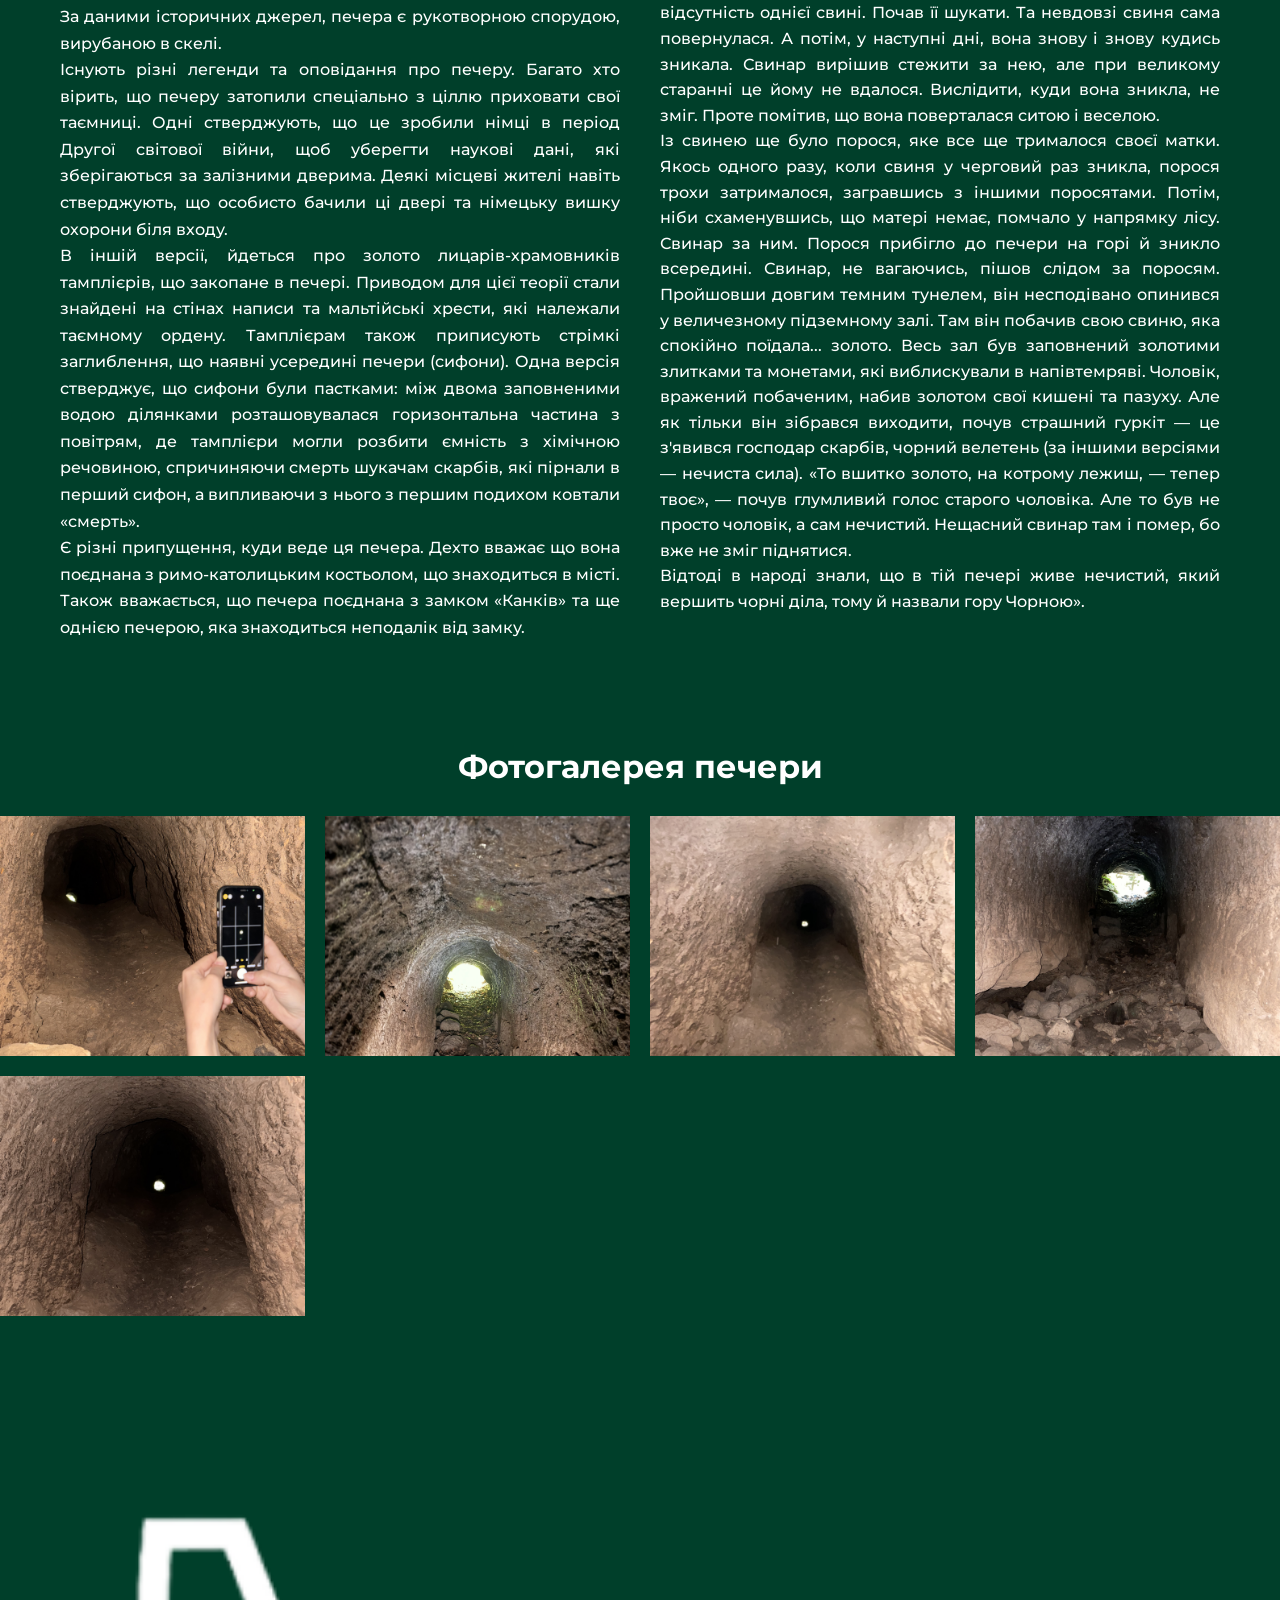
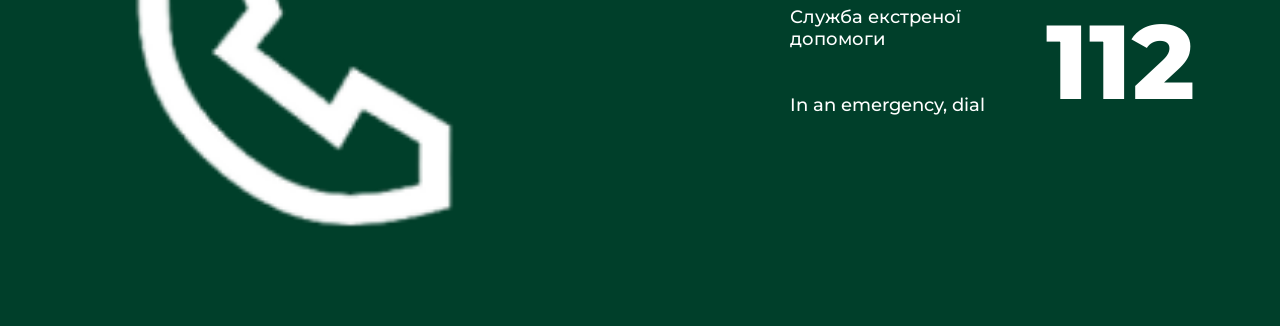
==== commit b87accfa: "banner in progress" ====
--- a/website/index.html
+++ b/website/index.html
@@ -222,6 +222,35 @@
 
 </div>
 
+<section class="emergency-section">
+
+    <div class="emergency-phone">
+        <img src="images/phone.png" alt="Телефон">
+    </div>
+
+    <div class="emergency-content">
+
+        <div class="emergency-banner">
+
+            <div class="emergency-icon">
+               <img src="images/іконка-телефону.png" alt="">
+            </div>
+
+            <div class="emergency-text">
+                <p>Служба екстреної<br>допомоги</p>
+                <p>In an emergency, dial</p>
+            </div>
+
+            <div class="emergency-number">
+                112
+            </div>
+
+        </div>
+
+    </div>
+
+</section>
+
    </main>
    <script src="script.js"></script>
 </body>
--- a/website/style.css
+++ b/website/style.css
@@ -392,6 +392,116 @@
     }
 }
 
+.emergency-section {
+    width: 100%;
+    max-width: 1200px;
+    margin: 80px auto 0;
+
+    display: flex;
+    align-items: center;
+    justify-content: center;
+
+    gap: 80px;
+
+    padding: 40px 20px;
+    box-sizing: border-box;
+}
+
+
+/* Телефон */
+
+.emergency-phone {
+      flex: 1;
+    display: flex;
+    justify-content: flex-start;
+    align-items: center;
+    padding-left: 0;
+}
+
+.emergency-phone img {
+    display: block;
+
+    width: 100%;
+    max-width: 450px;
+    height: auto;
+}
+
+
+/* Права частина */
+
+.emergency-content {
+ flex: 1;
+    display: flex;
+    justify-content: flex-end;
+}
+
+
+/* Блок 112 */
+
+.emergency-banner {
+    width: 100%;
+    max-width: 650px;
+    min-height: 190px;
+
+    display: flex;
+    align-items: center;
+
+    background-color: #003F2A;
+    color: white;
+
+    box-sizing: border-box;
+}
+
+
+/* Іконка телефону */
+
+.emergency-icon {
+    width: 110px;
+
+    display: flex;
+    justify-content: center;
+    align-items: center;
+
+    font-size: 90px;
+    line-height: 1;
+}
+
+
+/* Текст */
+
+.emergency-text {
+    display: flex;
+    flex-direction: column;
+
+    justify-content: space-between;
+
+    height: 110px;
+
+    font-size: 18px;
+    font-weight: 500;
+}
+
+.emergency-text p {
+    margin: 0;
+}
+
+
+/* 112 */
+
+.emergency-number {
+    margin-left: auto;
+
+    font-size: 105px;
+    font-weight: 800;
+    line-height: 1;
+
+    padding-right: 25px;
+}
+
+
+
+
+
 /* Телефон */
 
 @media (max-width: 700px) {
@@ -602,4 +712,60 @@
 
         box-sizing: border-box;
     }
+}
+
+@media (max-width: 700px) {
+
+    .emergency-section {
+        flex-direction: column;
+
+        width: 100%;
+        max-width: 100%;
+
+        gap: 30px;
+
+        padding: 30px 15px;
+        margin-top: 50px;
+    }
+
+
+    .emergency-phone {
+        width: 100%;
+    }
+
+    .emergency-phone img {
+        width: 80%;
+        max-width: 350px;
+    }
+
+
+    .emergency-content {
+        width: 100%;
+    }
+
+
+    .emergency-banner {
+        width: 100%;
+        min-height: 130px;
+    }
+
+
+    .emergency-icon {
+        width: 65px;
+        font-size: 55px;
+    }
+
+
+    .emergency-text {
+        height: 80px;
+
+        font-size: 13px;
+    }
+
+
+    .emergency-number {
+        font-size: 58px;
+        padding-right: 10px;
+    }
+
 }
